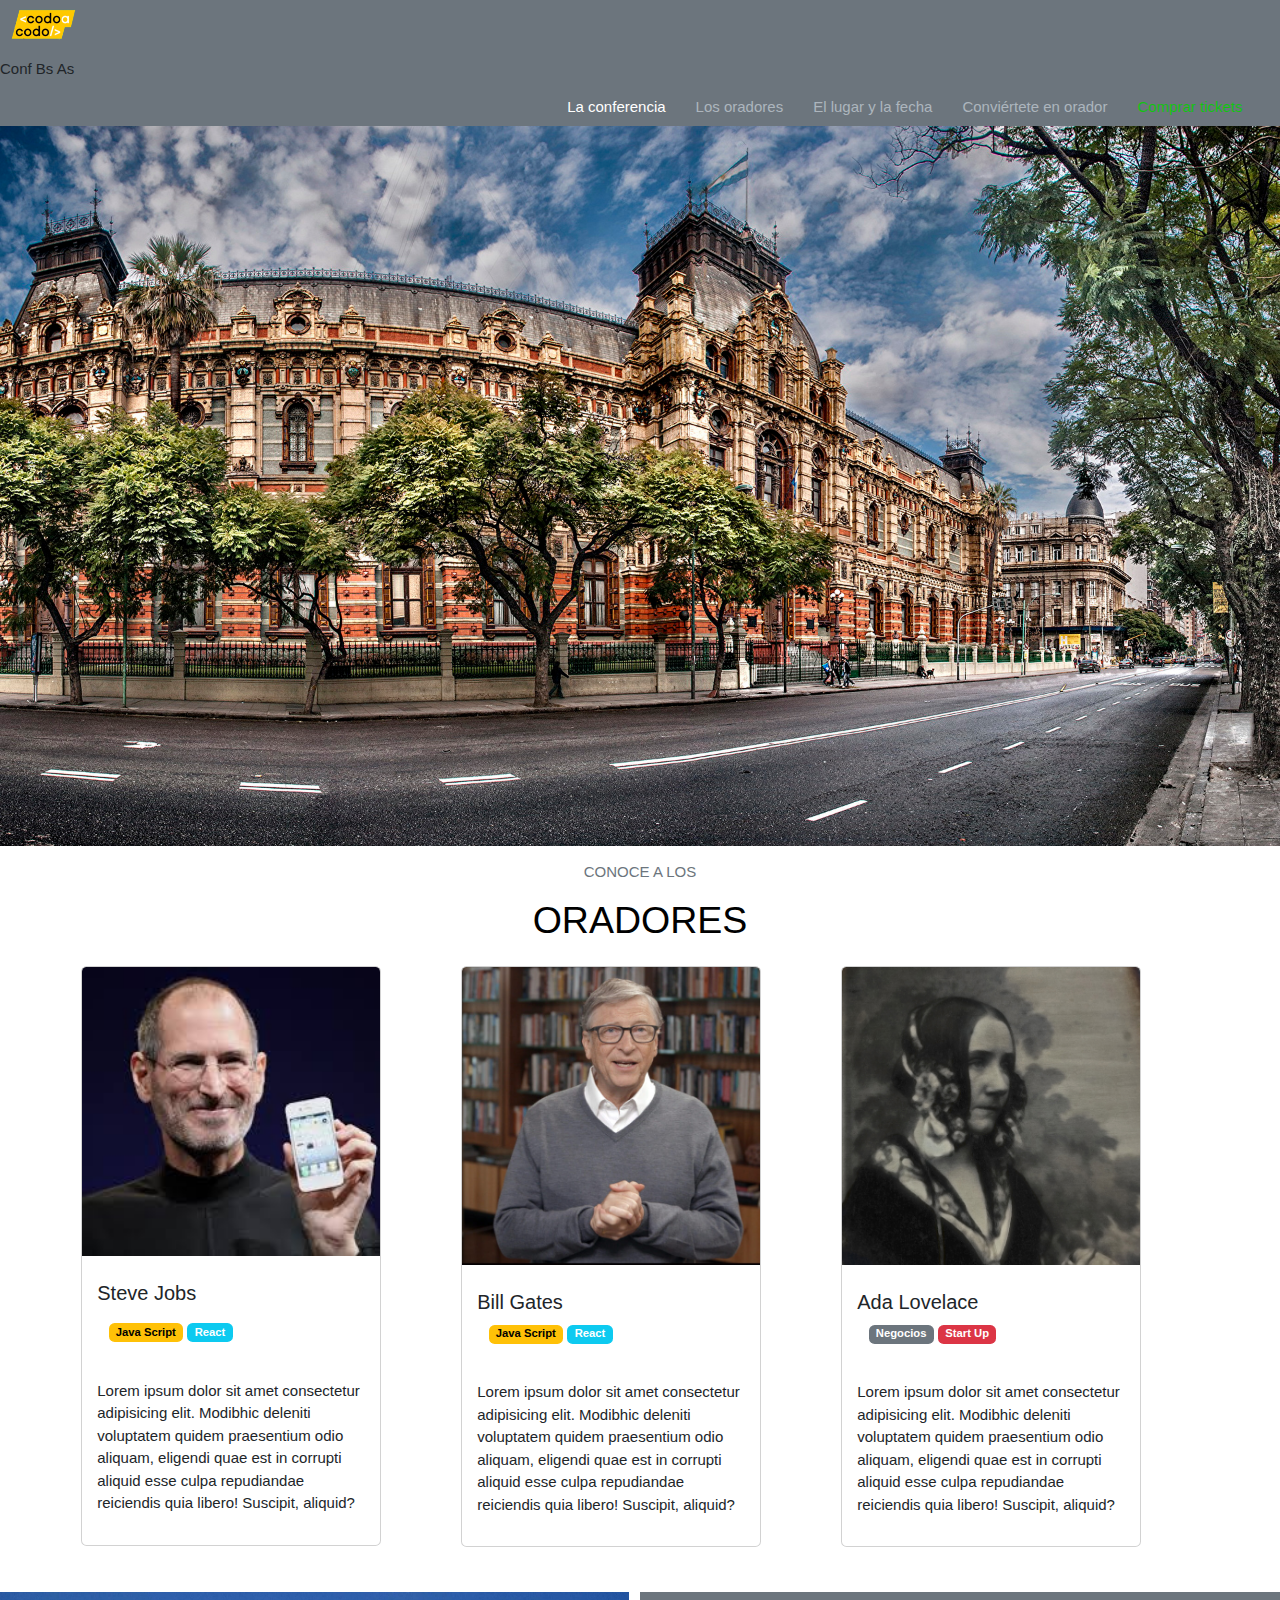
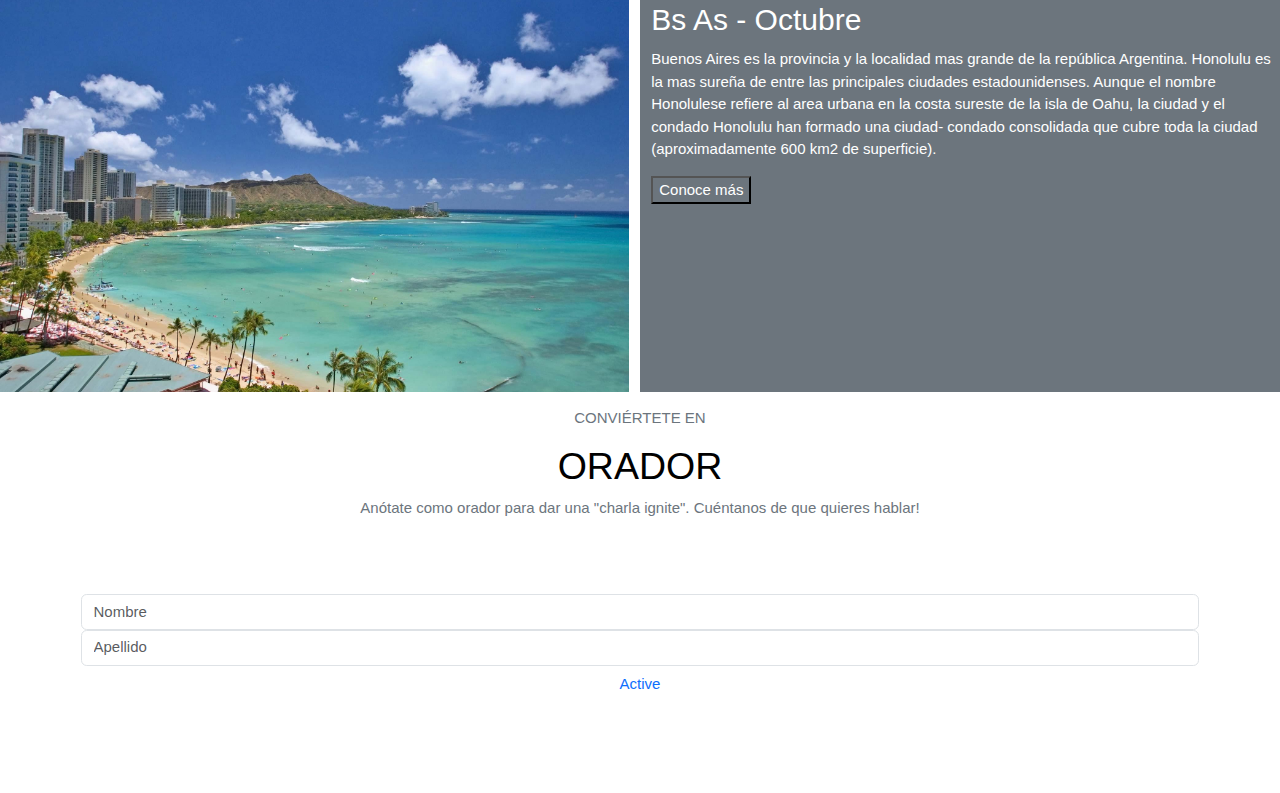
==== index.html @ 2d08cf95 "un botón :conocé más" ====
<!DOCTYPE html>
<html lang="es">
<head>
    <meta charset="UTF-8">
    <meta http-equiv="X-UA-Compatible" content="IE=edge">
    <meta name="viewport" content="width=device-width, initial-scale=1.0">
    <link href="https://cdn.jsdelivr.net/npm/bootstrap@5.1.3/dist/css/bootstrap.min.css" rel="stylesheet">
    <link href="estilo.css" rel="stylesheet">
    <link rel="stylesheet" href="https://www.w3schools.com/w3css/4/w3.css">
<link rel="stylesheet" href="https://www.w3schools.com/lib/w3-colors-2018.css">
    <script src="https://cdn.jsdelivr.net/npm/bootstrap@5.1.3/dist/js/bootstrap.bundle.min.js"></script>
    <title>TP Integrador</title>
</head>
<body>
  </head>
                
                  <div>
                   <div class="row">

                     <div class="container-fluid row bg-secondary">
                              <div class=" ">
                                <img class="img-fluid" src="img/codoacodo.png" width="7%" alt="Responsive image">
                              </div>   
                                    <div>
                                      <h1 class="fs-6">Conf Bs As</h1>
                                    </div>
                                  <div>
                                     <ul class="nav justify-content-end">
                                      <li class="nav-item"><a href="#" class="nav-link active" aria-current="page" style="color:#fff">La conferencia</a></li>
                                      <li class="nav-item"><a href="#" class="nav-link" style="color:  #adb5bd">Los oradores</a></li>
                                      <li class="nav-item"><a href="#" class="nav-link" style="color:  #adb5bd">El lugar y la fecha</a></li>
                                      <li class="nav-item"><a href="#" class="nav-link" style="color:  #adb5bd" >Conviértete en orador</a></li>
                                      <li class="nav-item"><a href="#" class="nav-link" style="color: rgb(19, 194, 19)"">Comprar tickets</a></li>
                                     </ul>
                                  </div> 
                                </div>
                              </div>
                     </div>
                         

               <div class="row">
                     <img src="img/ba1.jpg" class="img-fluid"  alt="Responsive image">
                       <div class="container mt-3">
                          <div class="row text-secondary text-center">
                           <p class="fs-6">CONOCE A LOS</p>
                           <p class="h1 text-black">ORADORES</p>
                          </div>
                       </div>
             </div>
        
     <div class="container mt-3">
           <div class="row">              
                    <div class="col-sm-4"> 
                     <div class="card" style="width:300px">
                        <img class="card-img-top" src="img/steve.jpg" class="img-fluid" alt="Responsive image">
                        <div class="card-body">
                          <h4 class="card-title">Steve Jobs</h4>
                          <div class="container mt-3"> 
                              <span class="badge bg-warning text-black">Java Script</span>
                              <span class="badge bg-info">React</span>
                          </div>
                          <p class="card-text"><p><br>Lorem ipsum dolor sit amet consectetur adipisicing elit. Modibhic deleniti voluptatem quidem praesentium odio aliquam, eligendi quae est in corrupti aliquid esse culpa repudiandae reiciendis quia libero! Suscipit, aliquid?</p>
                        </div>
                      </div>
                    </div>  
                
                      
                         <div class="col-sm-4">
                            <div class="card" style="width:300px">
                                <img class="card-img-top" src="img/bill.jpg" class="img-fluid" alt="Responsive image">
                                  <div class="card-body">
                                    <h4 class="card-title">Bill Gates</h4>
                                      <div class="container mt-2"> 
                                        <span class="badge bg-warning text-black">Java Script</span>
                                        <span class="badge bg-info">React</span>
                                      </div>
                                  <p class="card-text"><p><br>Lorem ipsum dolor sit amet consectetur adipisicing elit. Modibhic deleniti voluptatem quidem praesentium odio aliquam, eligendi quae est in corrupti aliquid esse culpa repudiandae reiciendis quia libero! Suscipit, aliquid?</p>
                                  </div>
                              </div>
                          </div>
                  
                  
            
                              <div class="col-sm-4"> 
                                     <div class=" card" style="width:300px">
                                       <img class="card-img-top" src="img/ada.jpeg" class="img-fluid" alt="Responsive image">
                                         <div class="card-body">
                                           <h4 class="card-title">Ada Lovelace</h4>
                                             <div class="container mt-2">                          
                                               <span class="badge bg-secondary">Negocios</span>
                                               <span class="badge bg-danger">Start Up</span> 
                                             </div>                         
                                                <p class="card-text"><p><br>Lorem ipsum dolor sit amet consectetur adipisicing elit. Modibhic deleniti voluptatem quidem praesentium odio aliquam, eligendi quae est in corrupti aliquid esse culpa repudiandae reiciendis quia libero! Suscipit, aliquid?</p>
                                         </div>
                                      </div>   
                              </div>

           </div>                         
    </div>    




          <div class="row justify-content-start py-5">
                <div class="col-6">
                 <img src="img/honolulu.jpg" class="card-img-top" alt="Honolulu">
                </div>
            <div class="col-6 bg-secondary text-white">
             <h2>Bs As - Octubre</h2>
               <p>Buenos Aires es la provincia y la localidad mas grande de la república Argentina. Honolulu es la mas
                  sureña de entre las principales ciudades estadounidenses. Aunque el nombre Honolulese refiere al area
                  urbana en la costa sureste de la isla de Oahu, la ciudad y el condado Honolulu han formado una ciudad-
                  condado consolidada que cubre toda la ciudad (aproximadamente 600 km2 de superficie).</p>
            

                <div>
                  <div class="col  text-align: center ">
                    <a href="#" class="link-dark">
                        <button  type="button" class=" border: 2px solid bg-secondary btn-sm text-white" >Conoce más</button>
                  </a>
                  </div>  
              </div>
            </div>







                 <div class="container mt-3">
                  <div class="row text-secondary text-center">
                     <p class="fs-6">CONVIÉRTETE EN</p>
                     <p class="h1 text-black">ORADOR</p>
                     <p>Anótate como orador para dar una "charla ignite". Cuéntanos de que quieres hablar!</p>
                    </div>
                  </div>
         
                 </div>



        <div class="container mt-3">
          <form>
           <div class="row row-cols-lg-3 justify-content-center"></div>
              <div class="col">
                <input type="text" class="form-control" placeholder="Nombre" name="nombre">
              </div>
              <div class="col">
                <input type="text" class="form-control" placeholder="Apellido" name="Apellido">
              </div>

            </div>
          </form>
        </div>
          
        

        <ul class="nav justify-content-center">
          <li class="nav-item"><a class="nav-link active" aria-current="page" href="#">Active</a></li>
         
        </ul>




       
        <div class="container-fluid ">
          
            <div class="w3-2018-sailor-blue">
            <ul class="nav pb-3 mb-3 justify-content-center">
              <li class="nav-item"><a href="#" class="nav-link px-2 text-white">Preguntas<br>frecuentes</a></li>
              <li class="nav-item"><a href="#" class="nav-link px-2 text-white">Contáctanos</a></li>
              <li class="nav-item"><a href="#" class="nav-link px-2 text-white">Prensa</a></li>
              <li class="nav-item"><a href="#" class="nav-link px-2 text-white">Conferencias</a></li>
              <li class="nav-item"><a href="#" class="nav-link px-2 text-white">Terminos y<br>condiciones</a></li>
              <li class="nav-item"><a href="#" class="nav-link px-2 text-white">Privacidad</a></li>
              <li class="nav-item"><a href="#" class="nav-link px-2 text-white">Estudiantes</a></li>
            </ul>
          </div>
          
        </div>
      

      </div>
</body>
</html>
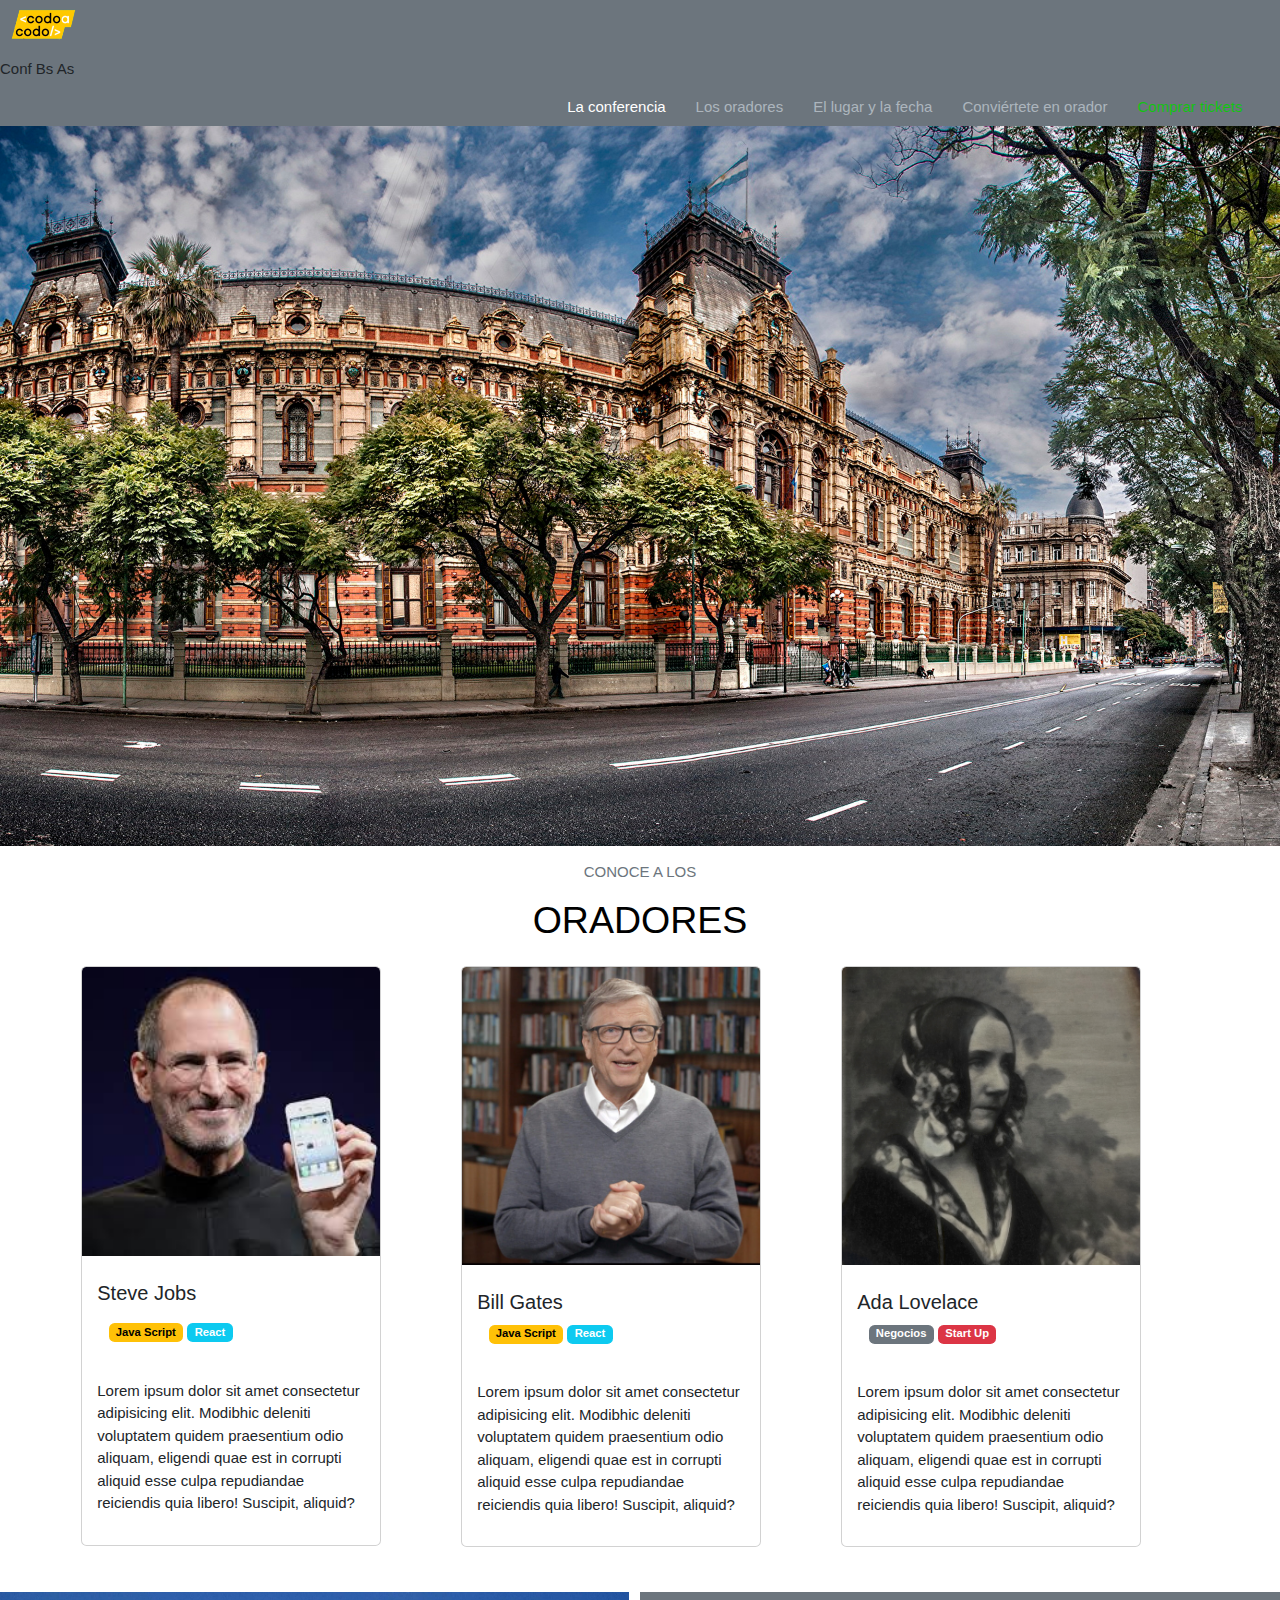
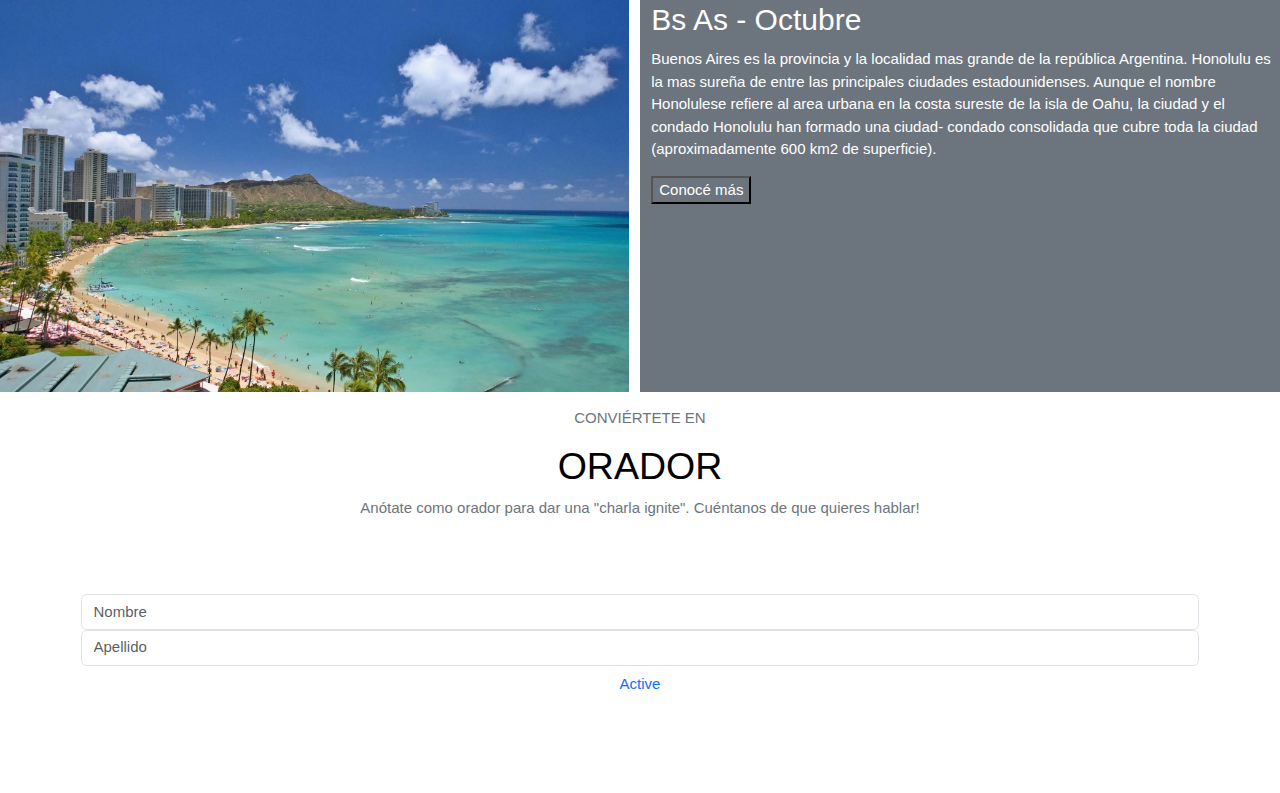
==== commit 3b44a12f: "un botón :conocé más" ====
--- a/index.html
+++ b/index.html
@@ -116,7 +116,7 @@
                 <div>
                   <div class="col  text-align: center ">
                     <a href="#" class="link-dark">
-                        <button  type="button" class=" border: 2px solid bg-secondary btn-sm text-white" >Conoce más</button>
+                        <button  type="button" class=" border: 2px solid bg-secondary btn-sm text-white" >Conocé más</button>
                   </a>
                   </div>  
               </div>
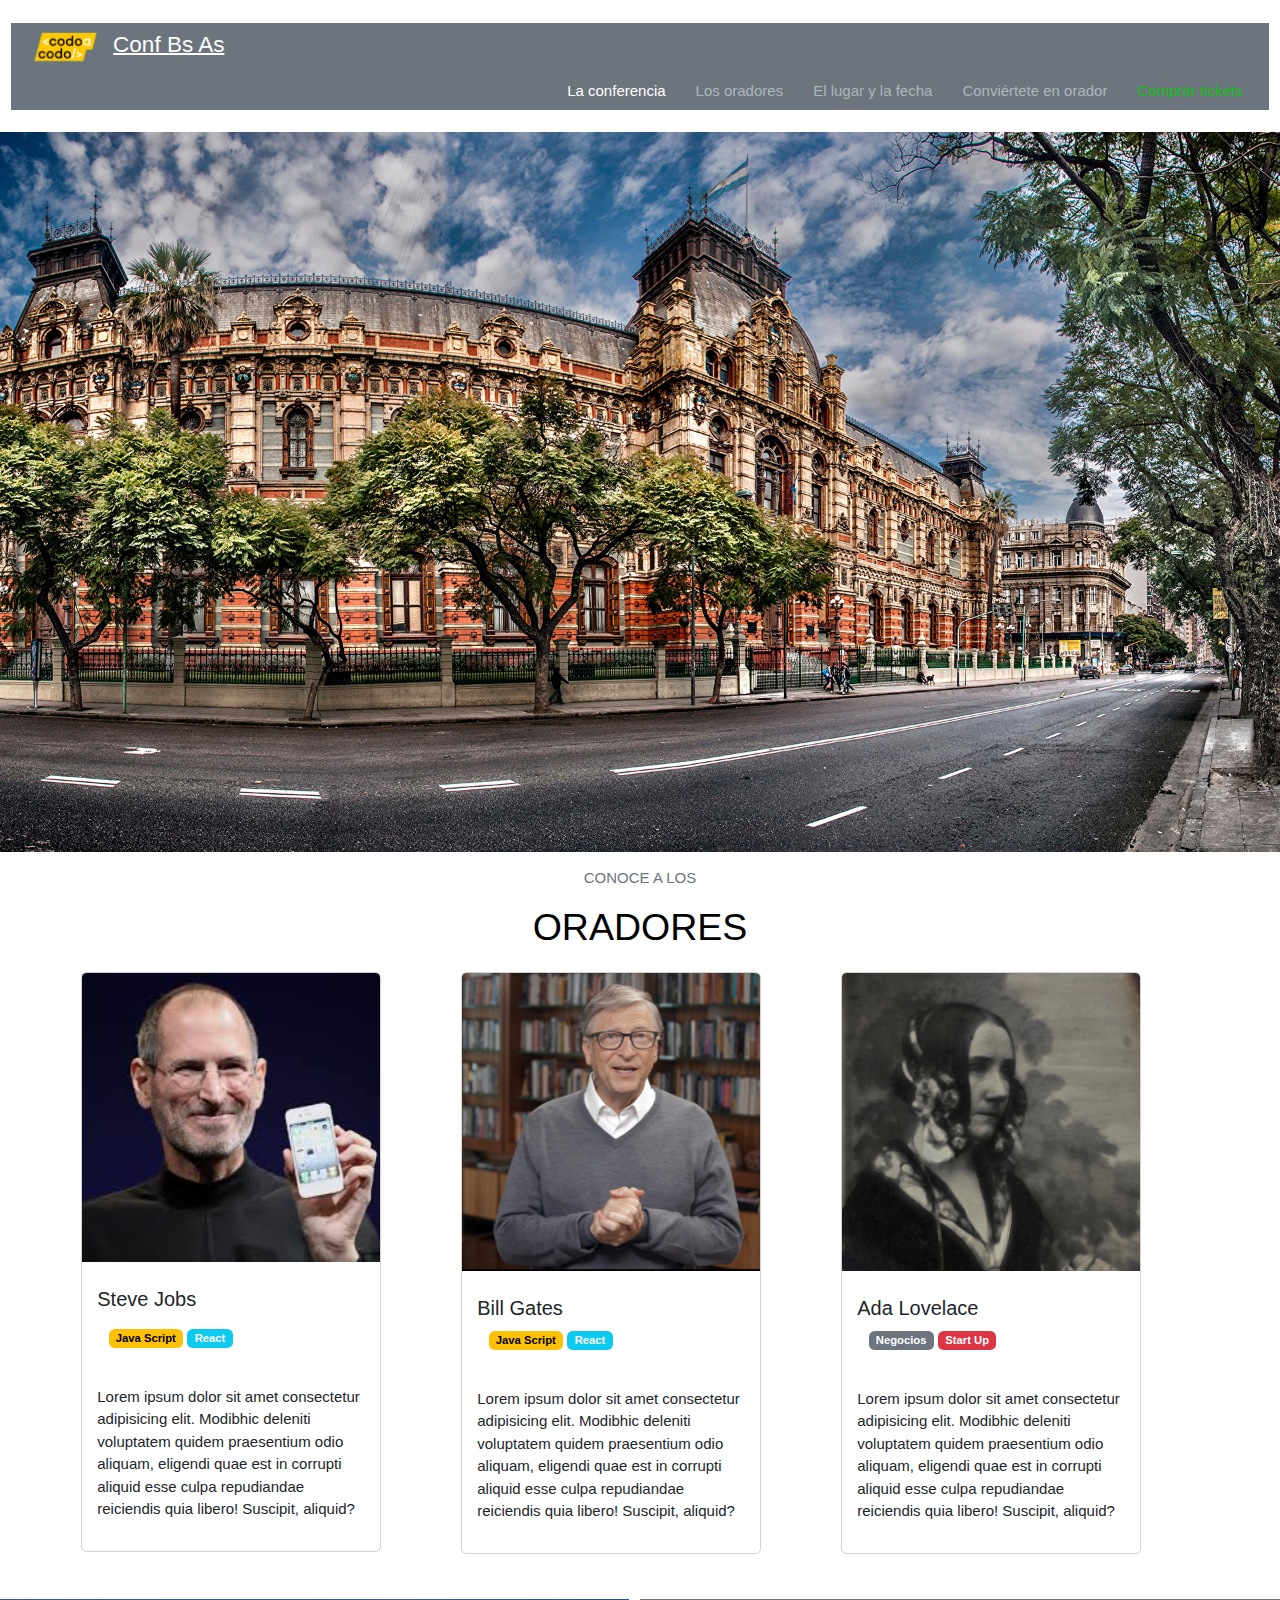
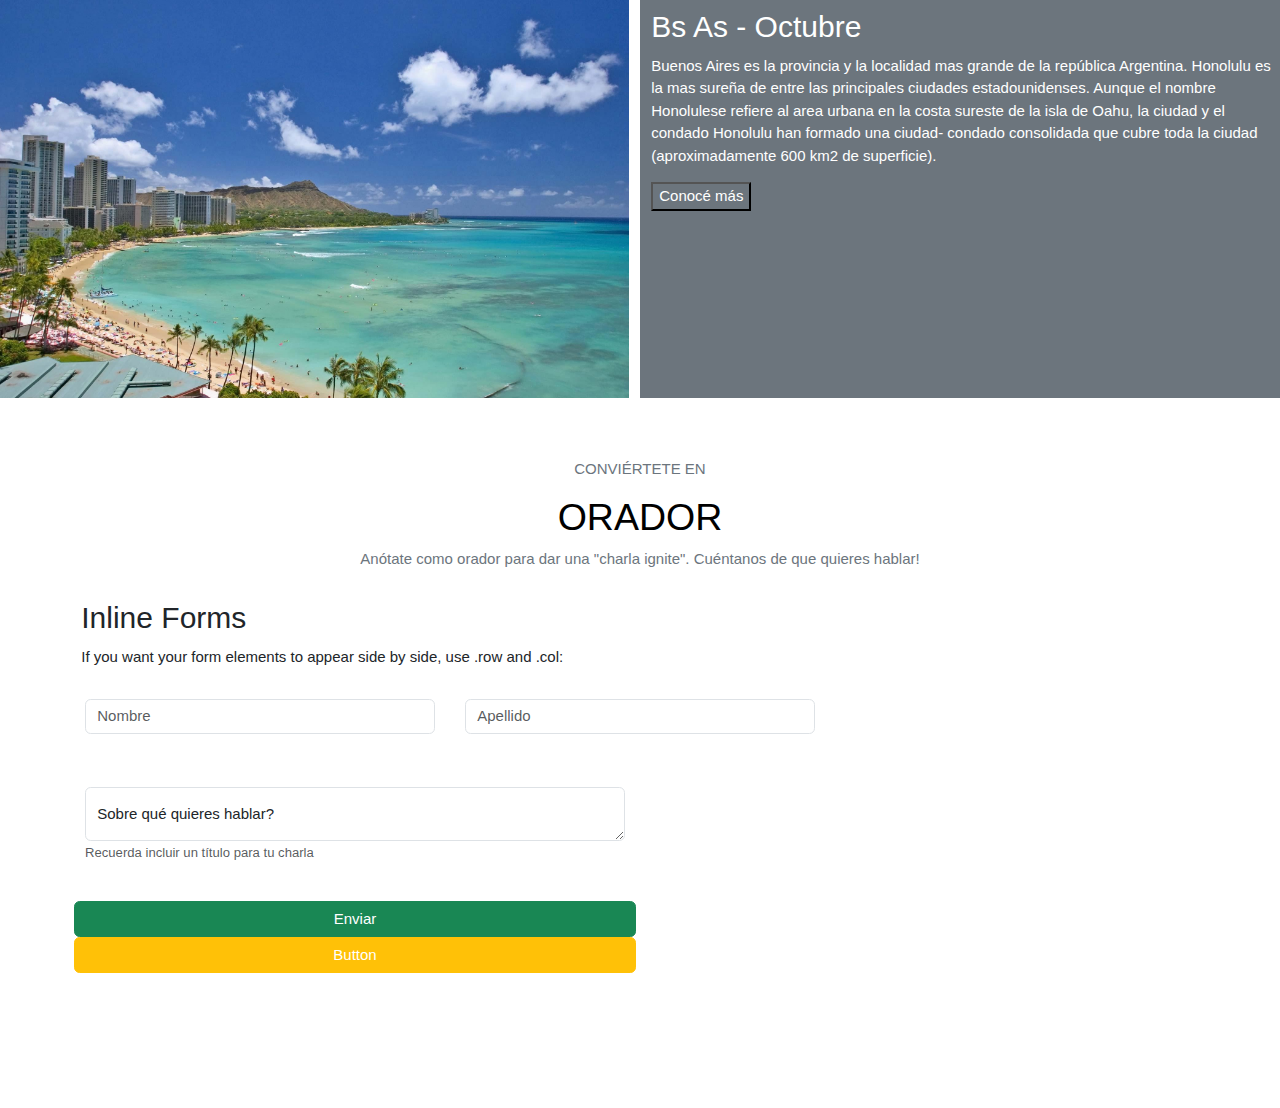
==== commit 5d7e07a0: "encabezado,final, responsive..." ====
--- a/index.html
+++ b/index.html
@@ -5,38 +5,39 @@
     <meta http-equiv="X-UA-Compatible" content="IE=edge">
     <meta name="viewport" content="width=device-width, initial-scale=1.0">
     <link href="https://cdn.jsdelivr.net/npm/bootstrap@5.1.3/dist/css/bootstrap.min.css" rel="stylesheet">
+    <script src="https://cdn.jsdelivr.net/npm/bootstrap@5.1.3/dist/js/bootstrap.bundle.min.js"></script>
+    <link rel="stylesheet" href="https://www.w3schools.com/w3css/4/w3.css">
+    <link rel="stylesheet" href="https://www.w3schools.com/lib/w3-colors-2018.css">
     <link href="estilo.css" rel="stylesheet">
-    <link rel="stylesheet" href="https://www.w3schools.com/w3css/4/w3.css">
-<link rel="stylesheet" href="https://www.w3schools.com/lib/w3-colors-2018.css">
-    <script src="https://cdn.jsdelivr.net/npm/bootstrap@5.1.3/dist/js/bootstrap.bundle.min.js"></script>
+    
     <title>TP Integrador</title>
 </head>
 <body>
   </head>
                 
-                  <div>
-                   <div class="row">
+                  
+                   <div class="row p-4">
+                     <div class="container bg-secondary">
 
-                     <div class="container-fluid row bg-secondary">
                               <div class=" ">
                                 <img class="img-fluid" src="img/codoacodo.png" width="7%" alt="Responsive image">
+                                <a class="fs-4 text-white">Conf Bs As</a>
                               </div>   
-                                    <div>
-                                      <h1 class="fs-6">Conf Bs As</h1>
-                                    </div>
                                   <div>
                                      <ul class="nav justify-content-end">
                                       <li class="nav-item"><a href="#" class="nav-link active" aria-current="page" style="color:#fff">La conferencia</a></li>
                                       <li class="nav-item"><a href="#" class="nav-link" style="color:  #adb5bd">Los oradores</a></li>
+
                                       <li class="nav-item"><a href="#" class="nav-link" style="color:  #adb5bd">El lugar y la fecha</a></li>
                                       <li class="nav-item"><a href="#" class="nav-link" style="color:  #adb5bd" >Conviértete en orador</a></li>
                                       <li class="nav-item"><a href="#" class="nav-link" style="color: rgb(19, 194, 19)"">Comprar tickets</a></li>
                                      </ul>
                                   </div> 
                                 </div>
-                              </div>
                      </div>
+                     
                          
+
 
                <div class="row">
                      <img src="img/ba1.jpg" class="img-fluid"  alt="Responsive image">
@@ -63,8 +64,6 @@
                         </div>
                       </div>
                     </div>  
-                
-                      
                          <div class="col-sm-4">
                             <div class="card" style="width:300px">
                                 <img class="card-img-top" src="img/bill.jpg" class="img-fluid" alt="Responsive image">
@@ -77,11 +76,8 @@
                                   <p class="card-text"><p><br>Lorem ipsum dolor sit amet consectetur adipisicing elit. Modibhic deleniti voluptatem quidem praesentium odio aliquam, eligendi quae est in corrupti aliquid esse culpa repudiandae reiciendis quia libero! Suscipit, aliquid?</p>
                                   </div>
                               </div>
-                          </div>
-                  
-                  
-            
-                              <div class="col-sm-4"> 
+                          </div>   
+                               <div class="col-sm-4"> 
                                      <div class=" card" style="width:300px">
                                        <img class="card-img-top" src="img/ada.jpeg" class="img-fluid" alt="Responsive image">
                                          <div class="card-body">
@@ -94,16 +90,11 @@
                                          </div>
                                       </div>   
                               </div>
-
            </div>                         
     </div>    
-
-
-
-
           <div class="row justify-content-start py-5">
                 <div class="col-6">
-                 <img src="img/honolulu.jpg" class="card-img-top" alt="Honolulu">
+                 <img src="img/honolulu.jpg" class="img-fluid" alt="Responsive image">
                 </div>
             <div class="col-6 bg-secondary text-white">
              <h2>Bs As - Octubre</h2>
@@ -121,13 +112,7 @@
                   </div>  
               </div>
             </div>
-
-
-
-
-
-
-
+          </div>
                  <div class="container mt-3">
                   <div class="row text-secondary text-center">
                      <p class="fs-6">CONVIÉRTETE EN</p>
@@ -140,35 +125,46 @@
 
 
 
-        <div class="container mt-3">
-          <form>
-           <div class="row row-cols-lg-3 justify-content-center"></div>
-              <div class="col">
-                <input type="text" class="form-control" placeholder="Nombre" name="nombre">
-              </div>
-              <div class="col">
-                <input type="text" class="form-control" placeholder="Apellido" name="Apellido">
-              </div>
-
-            </div>
-          </form>
-        </div>
-          
         
 
-        <ul class="nav justify-content-center">
-          <li class="nav-item"><a class="nav-link active" aria-current="page" href="#">Active</a></li>
-         
-        </ul>
+            <div class="container mt-3">
+                <h2>Inline Forms</h2>
+                <p>If you want your form elements to appear side by side, use .row and .col:</p>
+                     <form>
+                   <!--   <div class="m-4 position -relative ">
 
-
-
-
-       
-        <div class="container-fluid ">
-          
-            <div class="w3-2018-sailor-blue">
-            <ul class="nav pb-3 mb-3 justify-content-center">
+                        <div class=" position absolute top-25 start-50"> -->
+                          <div class="row row  ">
+                                  <div class="form-group col-sm-4 p-3">
+                                    <input type="text" class="form-control" placeholder="Nombre" name="nombre">
+                                   </div>
+                                  <div class="col-sm-4 p-3">
+                                     <input type="password" class="form-control" placeholder="Apellido" name="pswd">
+                                   </div>  
+                                     
+                              <form action="/action_page.php">
+                                <div class="col-sm-6 p-3"><!-- agreeguea-->
+                                    <div class="form-floating mb-4 mt-4">
+                                      <textarea class="form-control" rows="5"  name="text" placeholder="Comment goes here"></textarea>
+                                      <label for="comment">Sobre qué quieres hablar?</label>
+                                      <small id="ayudaEmail" class="form-text text-muted">Recuerda incluir un título para tu charla</small>
+                                    </div>
+                                <div class="d-grid gap-2">
+                                  <div class="row py-3">
+                                  <button type="button" class="btn btn-success">Enviar</button>
+                                  <button class="btn btn-warning  text-white" type="button">Button</button>
+                                </div>
+                              </div> 
+                              </form>
+                          </div> 
+                        </div>
+                       </div>
+                     </form>
+             </div>
+      <div class="row p-4 ">
+         <div class="container w3-2018-sailor-blue">
+            <!-- <div class="w3-2018-sailor-blue">-->
+            <ul class="nav justify-content-between">
               <li class="nav-item"><a href="#" class="nav-link px-2 text-white">Preguntas<br>frecuentes</a></li>
               <li class="nav-item"><a href="#" class="nav-link px-2 text-white">Contáctanos</a></li>
               <li class="nav-item"><a href="#" class="nav-link px-2 text-white">Prensa</a></li>
@@ -177,11 +173,10 @@
               <li class="nav-item"><a href="#" class="nav-link px-2 text-white">Privacidad</a></li>
               <li class="nav-item"><a href="#" class="nav-link px-2 text-white">Estudiantes</a></li>
             </ul>
-          </div>
-          
+          </div>  
         </div>
+       
+
       
-
-      </div>
 </body>
 </html>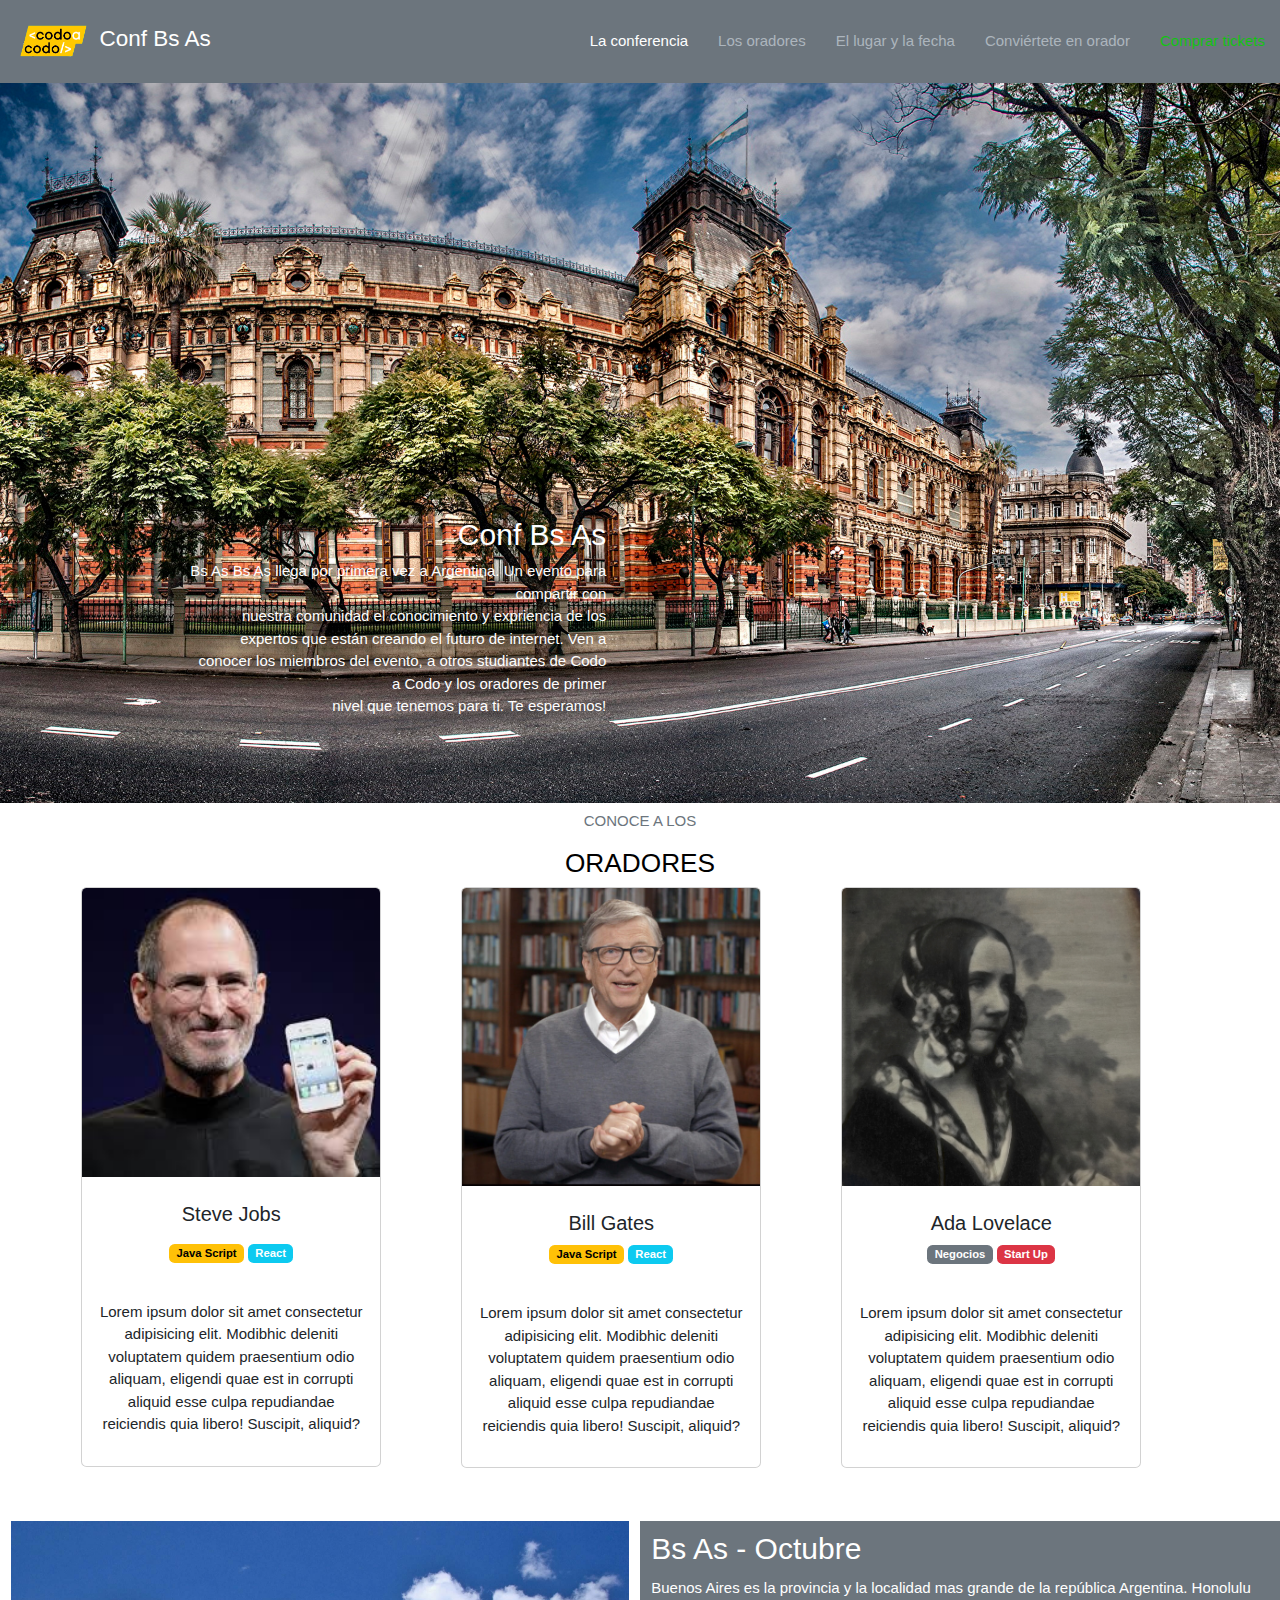
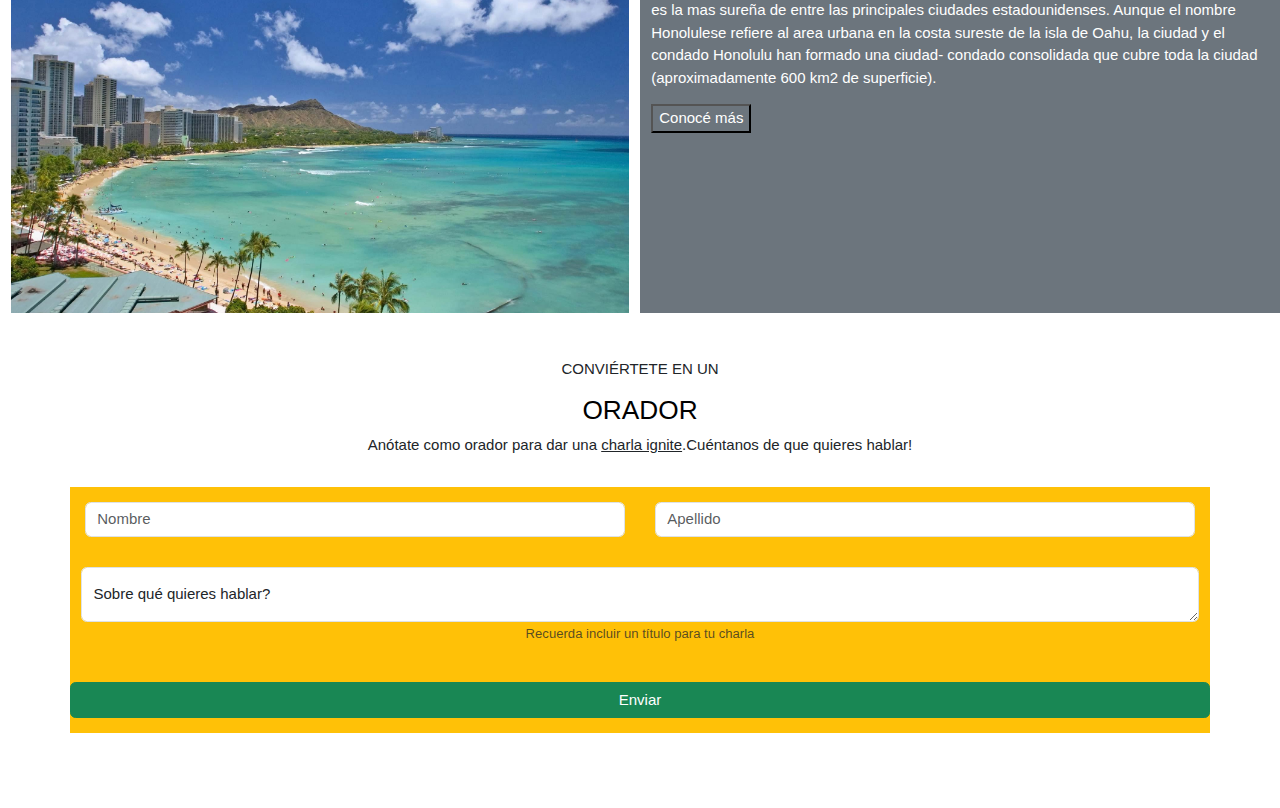
==== commit fba7d25b: "emprolijé épie de pag, debo volver sobre imagenBA, nom pude resolver el ultim formulario" ====
--- a/index.html
+++ b/index.html
@@ -16,40 +16,72 @@
   </head>
                 
                   
-                   <div class="row p-4">
-                     <div class="container bg-secondary">
-
-                              <div class=" ">
-                                <img class="img-fluid" src="img/codoacodo.png" width="7%" alt="Responsive image">
-                                <a class="fs-4 text-white">Conf Bs As</a>
-                              </div>   
-                                  <div>
-                                     <ul class="nav justify-content-end">
-                                      <li class="nav-item"><a href="#" class="nav-link active" aria-current="page" style="color:#fff">La conferencia</a></li>
-                                      <li class="nav-item"><a href="#" class="nav-link" style="color:  #adb5bd">Los oradores</a></li>
-
-                                      <li class="nav-item"><a href="#" class="nav-link" style="color:  #adb5bd">El lugar y la fecha</a></li>
-                                      <li class="nav-item"><a href="#" class="nav-link" style="color:  #adb5bd" >Conviértete en orador</a></li>
-                                      <li class="nav-item"><a href="#" class="nav-link" style="color: rgb(19, 194, 19)"">Comprar tickets</a></li>
-                                     </ul>
-                                  </div> 
-                                </div>
-                     </div>
-                     
-                         
-
-
-               <div class="row">
-                     <img src="img/ba1.jpg" class="img-fluid"  alt="Responsive image">
-                       <div class="container mt-3">
+                   <div class=" row">
+                            <nav class="navbar navbar-expand-sm navbar-dark bg-secondary"> 
+                               <div class="container-fluid ">                                 
+                                           <div class="nav d-inline-flex p-2 text-white" > 
+                                             <img class="img-fluid" src="img/codoacodo.png" width="20%" alt="Responsive image">
+                                             <h6 class=" fs-4 text-white ">Conf Bs As</h6>
+                                        <!--<p class=" fs-4 text-white">Conf Bsllll As</P> -->
+                                            </div>
+                                          <ul class="nav justify-content-end">
+                                            <li class="nav-item"><a href="#" class="nav-link active" aria-current="page" style="color:#fff">La conferencia</a></li>
+                                            <li class="nav-item"><a href="#" class="nav-link" style="color:  #adb5bd">Los oradores</a></li>
+                                            <li class="nav-item"><a href="#" class="nav-link" style="color:  #adb5bd">El lugar y la fecha</a></li>
+                                            <li class="nav-item"><a href="#" class="nav-link" style="color:  #adb5bd" >Conviértete en orador</a></li>
+                                            <li class="nav-item"><a href="#" class="nav-link" style="color: rgb(19, 194, 19)">Comprar tickets</a></li> 
+                                          </ul>
+                                </div> 
+                              </nav>
+                    </div>
+                 
+                     <style>
+                          .container {
+                          position: relative;
+                          text-align: center;
+                          }
+                         .text-block {
+                            position: absolute;
+                            bottom: 70px;
+                            right: -200px;
+                            background-color:white black;
+                            color: white;
+                            padding-left: 200px;
+                            padding-right: 50px;
+                          }
+                       </style>
+                 <div class="row">
+                      
+                      <div class="container">
+                        <img src="img/ba1.jpg" class="img-fluid"  alt="Responsive image">
+                        <div class="text-block text-end">
+                          <div class=" col-sm-8 col-md-4">
+                          <p  class="h2 text-align :right">Conf Bs As</p>                         
+                          <!-- vuelvo luego --> 
+                          
+                          <p class="parrafoUnico">Bs As Bs As llega por primera vez a Argentina. Un evento para compartir con<br>
+                              nuestra comunidad el conocimiento y expriencia de los expertos que
+                              están creando el futuro de internet. Ven a conocer los miembros del
+                              evento, a otros studiantes de Codo a Codo y los oradores de primer<br>
+                              nivel que tenemos para ti. Te esperamos!
+                            </p>
+                         <!--  -->
+
+                        </div>
+                      </div>
+                    </div>                    
+                 </div>
+               
+
+                       <div class="container mt-2">
                           <div class="row text-secondary text-center">
-                           <p class="fs-6">CONOCE A LOS</p>
-                           <p class="h1 text-black">ORADORES</p>
+                           <p class="fs-6 ">CONOCE A LOS</p>
+                           <p class="h3 text-black">ORADORES</p>
                           </div>
                        </div>
-             </div>
+             
         
-     <div class="container mt-3">
+     <div class="container fluid">
            <div class="row">              
                     <div class="col-sm-4"> 
                      <div class="card" style="width:300px">
@@ -92,11 +124,12 @@
                               </div>
            </div>                         
     </div>    
-          <div class="row justify-content-start py-5">
-                <div class="col-6">
+         <div class="container-fluid">
+           <div class="row justify-content-start py-5">
+                <div class="col-6 mt-2">
                  <img src="img/honolulu.jpg" class="img-fluid" alt="Responsive image">
                 </div>
-            <div class="col-6 bg-secondary text-white">
+            <div class="col-6  mt-2 bg-secondary text-white">
              <h2>Bs As - Octubre</h2>
                <p>Buenos Aires es la provincia y la localidad mas grande de la república Argentina. Honolulu es la mas
                   sureña de entre las principales ciudades estadounidenses. Aunque el nombre Honolulese refiere al area
@@ -112,59 +145,86 @@
                   </div>  
               </div>
             </div>
-          </div>
-                 <div class="container mt-3">
-                  <div class="row text-secondary text-center">
-                     <p class="fs-6">CONVIÉRTETE EN</p>
+           </div>
+         </div>
+                <div class="container fluid ">
+                   <div class="row "> 
+                      <p class="fs-6">CONVIÉRTETE EN UN</p> 
+                      <p class="h3 text-black">ORADOR</p>
+                      <p>Anótate como orador para dar una <span><u id="puntitos">charla ignite</u></span>.Cuéntanos de que quieres hablar!</p>
+        
+                   <!--   <p class="fs-6" id="form ">CONVIÉRTETE EN</p>
                      <p class="h1 text-black">ORADOR</p>
-                     <p>Anótate como orador para dar una "charla ignite". Cuéntanos de que quieres hablar!</p>
-                    </div>
-                  </div>
-         
-                 </div>
-
-
-
-        
-
-            <div class="container mt-3">
-                <h2>Inline Forms</h2>
-                <p>If you want your form elements to appear side by side, use .row and .col:</p>
+                     <p>Anótate como orador para dar una "charla ignite". Cuéntanos de que quieres hablar!</p>-->
+                    </div>        
+                 </div> 
+                       
+
+            
+            
+             <div class="container mt-3">
+         <!--       <h2>Inline Forms</h2>-->
+                <div class="row bg-warning ">
                      <form>
-                   <!--   <div class="m-4 position -relative ">
-
-                        <div class=" position absolute top-25 start-50"> -->
-                          <div class="row row  ">
-                                  <div class="form-group col-sm-4 p-3">
+                   <!--   <div class="m-4 position -relative " <!-->
+
+ <!-- <div class="row g-3">
+  <div class="col">
+    <input type="text" class="form-control" placeholder="Nombr" aria-label="First name">
+  </div>
+  <div class="col">
+    <input type="text" class="form-control" placeholder="Apellid" aria-label="Last name">
+  </div>
+</div>  -->
+
+
+
+
+                       
+                          <div class="row ">
+                                  <div class="form-group col p-3 ">   
                                     <input type="text" class="form-control" placeholder="Nombre" name="nombre">
                                    </div>
-                                  <div class="col-sm-4 p-3">
+                                  <div class="col p-3">
                                      <input type="password" class="form-control" placeholder="Apellido" name="pswd">
-                                   </div>  
-                                     
-                              <form action="/action_page.php">
-                                <div class="col-sm-6 p-3"><!-- agreeguea-->
-                                    <div class="form-floating mb-4 mt-4">
-                                      <textarea class="form-control" rows="5"  name="text" placeholder="Comment goes here"></textarea>
+                                   </div> 
+                           </div>      
+                               
+                                   
+
+
+                    <!--     <form action="/action_page.php"> 
+
+
+                         <div class="form-floating mt-3">
+                            <textarea class="form-control" placeholder="Leave a comment here" id="floatingTextarea"></textarea>
+                            <label for="floatingTextarea">qué quieres hablar?</label>
+                             <small id="ayudaEmail" class="form-text text-muted">Recuerda incluir un título para tu charla</small>
+                          </div>
+                          -->
+                                    <div class="form-floating mb-4 mt-3">
+                                      <textarea class="form-control mt-1" rows="5"  name="text" placeholder="Comment goes here"></textarea>
                                       <label for="comment">Sobre qué quieres hablar?</label>
                                       <small id="ayudaEmail" class="form-text text-muted">Recuerda incluir un título para tu charla</small>
                                     </div>
+
+                    <!--    </form> -->
+                      </form>    
                                 <div class="d-grid gap-2">
-                                  <div class="row py-3">
-                                  <button type="button" class="btn btn-success">Enviar</button>
-                                  <button class="btn btn-warning  text-white" type="button">Button</button>
-                                </div>
+                                  <div class=" row py-3">
+                                  <button type="button"  class="btn btn-success text-white">Enviar</button>
+                                 </div>
                               </div> 
-                              </form>
-                          </div> 
-                        </div>
-                       </div>
-                     </form>
+                               
+                                            
+                    
+                    </div>
              </div>
-      <div class="row p-4 ">
-         <div class="container w3-2018-sailor-blue">
-            <!-- <div class="w3-2018-sailor-blue">-->
-            <ul class="nav justify-content-between">
+
+
+         <div class="row mt-3 ">
+           <div class="container -fluid ">
+            <ul class="nav justify-content-between  w3-2018-sailor-blue">
               <li class="nav-item"><a href="#" class="nav-link px-2 text-white">Preguntas<br>frecuentes</a></li>
               <li class="nav-item"><a href="#" class="nav-link px-2 text-white">Contáctanos</a></li>
               <li class="nav-item"><a href="#" class="nav-link px-2 text-white">Prensa</a></li>
@@ -174,7 +234,7 @@
               <li class="nav-item"><a href="#" class="nav-link px-2 text-white">Estudiantes</a></li>
             </ul>
           </div>  
-        </div>
+         </div>
        
 
       
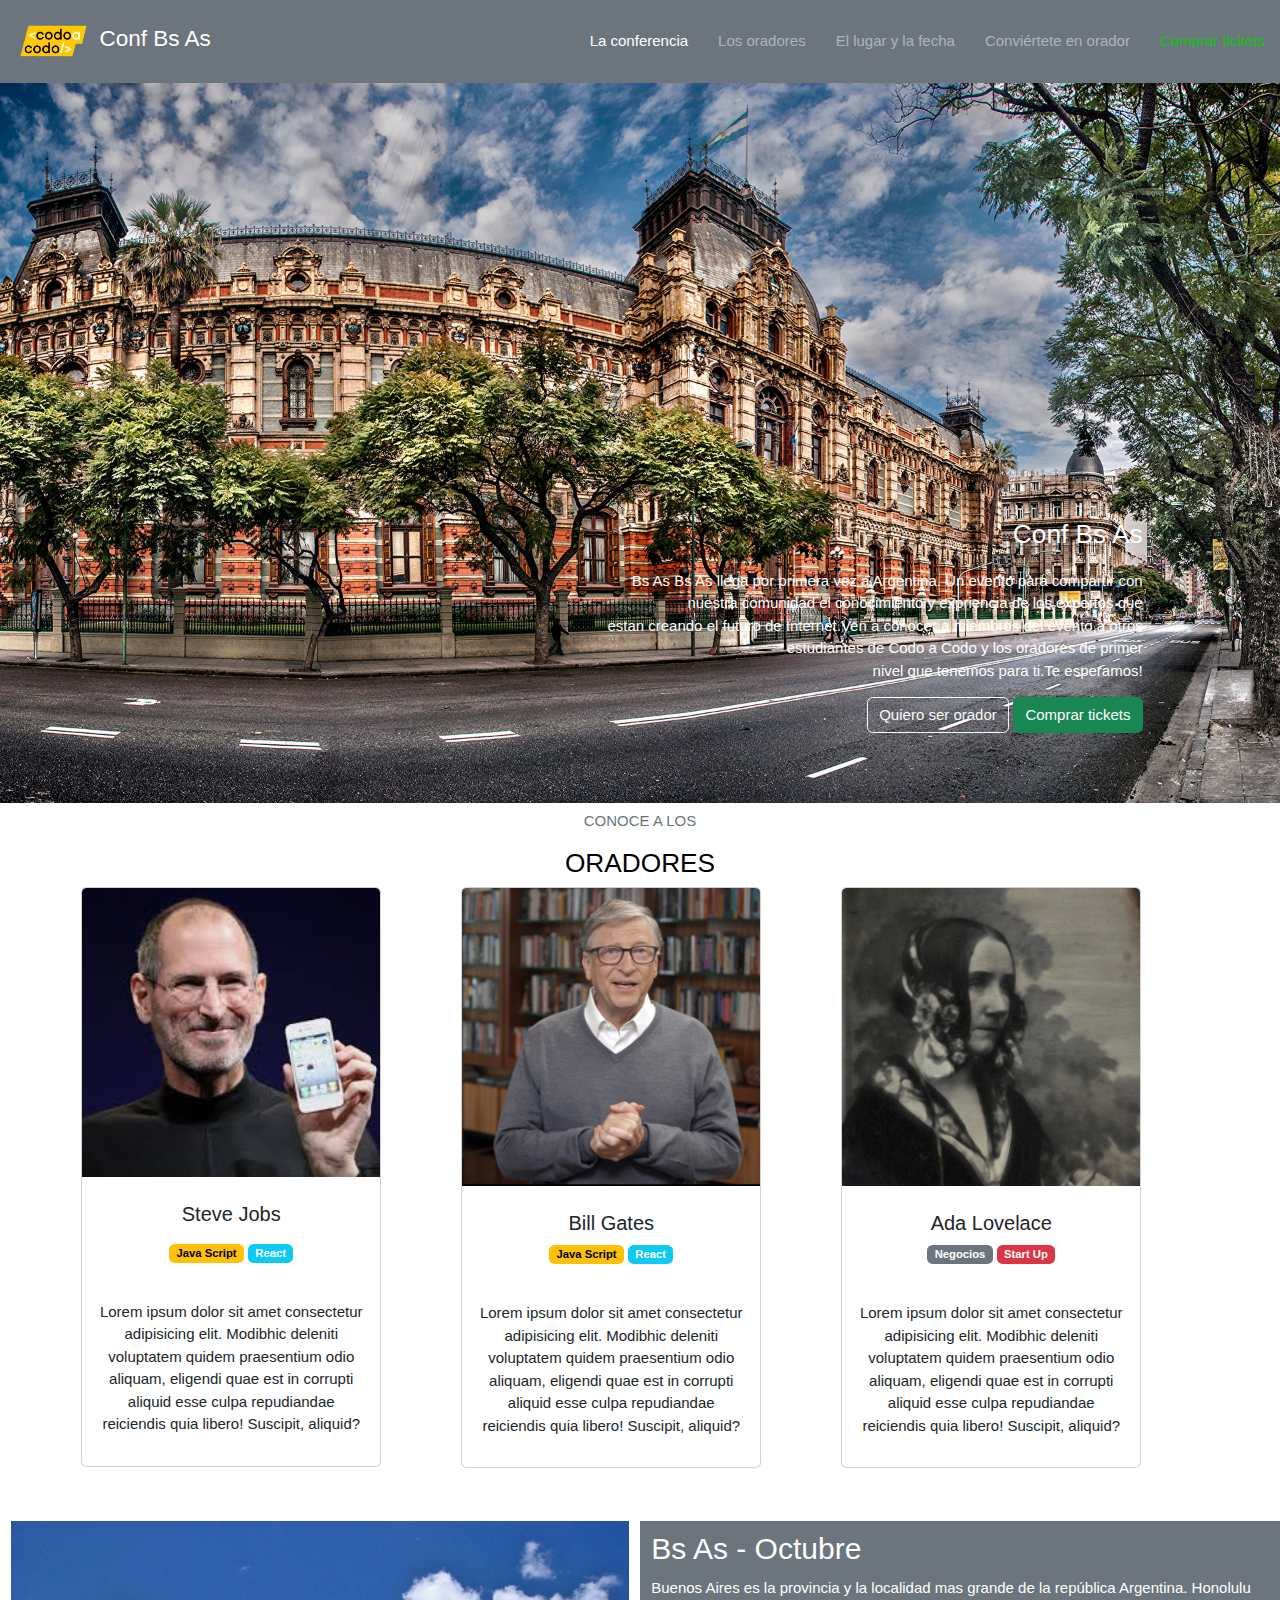
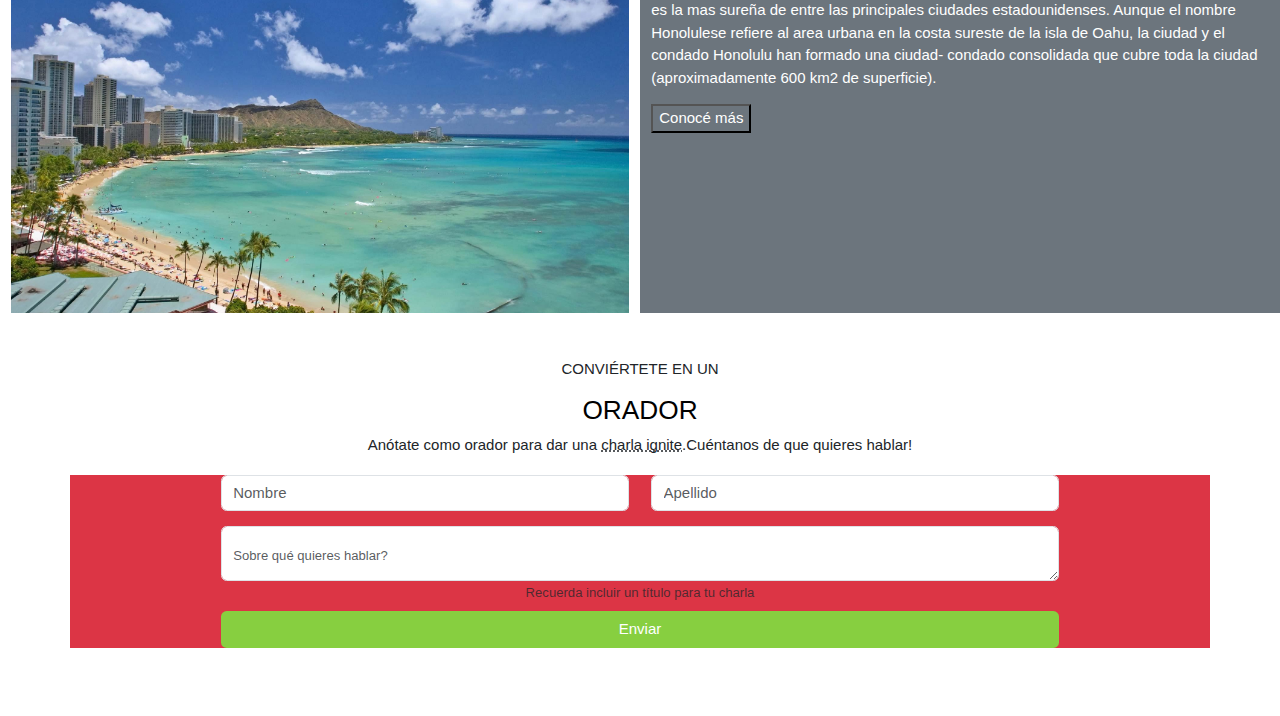
==== commit c7d5bf18: "salió subrayado de puntitos sin selector encontré abbr!! salió formulario!!falto poquito de Ba1" ====
--- a/index.html
+++ b/index.html
@@ -51,20 +51,21 @@
                           }
                        </style>
                  <div class="row">
-                      
                       <div class="container">
                         <img src="img/ba1.jpg" class="img-fluid"  alt="Responsive image">
-                        <div class="text-block text-end">
-                          <div class=" col-sm-8 col-md-4">
-                          <p  class="h2 text-align :right">Conf Bs As</p>                         
+                        <div class=" text-block text-end">
+                          <div class=" col-md-8">
+                          <p  class="fs-3 ">Conf Bs As</p>                         
                           <!-- vuelvo luego --> 
                           
-                          <p class="parrafoUnico">Bs As Bs As llega por primera vez a Argentina. Un evento para compartir con<br>
-                              nuestra comunidad el conocimiento y expriencia de los expertos que
-                              están creando el futuro de internet. Ven a conocer los miembros del
-                              evento, a otros studiantes de Codo a Codo y los oradores de primer<br>
-                              nivel que tenemos para ti. Te esperamos!
+                            <p>Bs As Bs As llega por primera vez a Argentina. Un evento para compartir con<br>
+                              nuestra comunidad el conocimiento y expriencia de los expertos que<br>
+                              estan creando el futuro de Internet.Ven a conocer a miembros del 
+                              evento,a otros estudiantes de Codo a Codo y los oradores de primer<br>
+                              nivel que tenemos para ti.Te esperamos!
                             </p>
+                            <button type="button" class="btn btn-outline-light">Quiero ser orador</button>
+                            <button type="button" class="btn btn-success">Comprar tickets</button>
                          <!--  -->
 
                         </div>
@@ -82,10 +83,10 @@
              
         
      <div class="container fluid">
-           <div class="row">              
+           <div class="row">           
                     <div class="col-sm-4"> 
                      <div class="card" style="width:300px">
-                        <img class="card-img-top" src="img/steve.jpg" class="img-fluid" alt="Responsive image">
+                        <img class="card-img-top" src="img/steve.jpg" class="img-fluid" alt=" ">
                         <div class="card-body">
                           <h4 class="card-title">Steve Jobs</h4>
                           <div class="container mt-3"> 
@@ -98,7 +99,7 @@
                     </div>  
                          <div class="col-sm-4">
                             <div class="card" style="width:300px">
-                                <img class="card-img-top" src="img/bill.jpg" class="img-fluid" alt="Responsive image">
+                                <img class="card-img-top" src="img/bill.jpg" class="img-fluid" alt=" ">
                                   <div class="card-body">
                                     <h4 class="card-title">Bill Gates</h4>
                                       <div class="container mt-2"> 
@@ -110,8 +111,8 @@
                               </div>
                           </div>   
                                <div class="col-sm-4"> 
-                                     <div class=" card" style="width:300px">
-                                       <img class="card-img-top" src="img/ada.jpeg" class="img-fluid" alt="Responsive image">
+                                     <div class="card" style="width:300px">
+                                       <img class="card-img-top" src="img/ada.jpeg" class="img-fluid" alt=" ">
                                          <div class="card-body">
                                            <h4 class="card-title">Ada Lovelace</h4>
                                              <div class="container mt-2">                          
@@ -135,7 +136,7 @@
                   sureña de entre las principales ciudades estadounidenses. Aunque el nombre Honolulese refiere al area
                   urbana en la costa sureste de la isla de Oahu, la ciudad y el condado Honolulu han formado una ciudad-
                   condado consolidada que cubre toda la ciudad (aproximadamente 600 km2 de superficie).</p>
-            
+                 
 
                 <div>
                   <div class="col  text-align: center ">
@@ -151,87 +152,58 @@
                    <div class="row "> 
                       <p class="fs-6">CONVIÉRTETE EN UN</p> 
                       <p class="h3 text-black">ORADOR</p>
-                      <p>Anótate como orador para dar una <span><u id="puntitos">charla ignite</u></span>.Cuéntanos de que quieres hablar!</p>
+                      <p>Anótate como orador para dar una <span><abbr title="attribute">charla ignite</abbr></span>.Cuéntanos de que quieres hablar!</p>
         
                    <!--   <p class="fs-6" id="form ">CONVIÉRTETE EN</p>
                      <p class="h1 text-black">ORADOR</p>
                      <p>Anótate como orador para dar una "charla ignite". Cuéntanos de que quieres hablar!</p>-->
                     </div>        
                  </div> 
-                       
-
-            
-            
-             <div class="container mt-3">
-         <!--       <h2>Inline Forms</h2>-->
-                <div class="row bg-warning ">
-                     <form>
-                   <!--   <div class="m-4 position -relative " <!-->
-
- <!-- <div class="row g-3">
-  <div class="col">
-    <input type="text" class="form-control" placeholder="Nombr" aria-label="First name">
-  </div>
-  <div class="col">
-    <input type="text" class="form-control" placeholder="Apellid" aria-label="Last name">
-  </div>
-</div>  -->
-
-
-
-
-                       
-                          <div class="row ">
-                                  <div class="form-group col p-3 ">   
-                                    <input type="text" class="form-control" placeholder="Nombre" name="nombre">
-                                   </div>
-                                  <div class="col p-3">
-                                     <input type="password" class="form-control" placeholder="Apellido" name="pswd">
-                                   </div> 
-                           </div>      
-                               
                                    
-
-
-                    <!--     <form action="/action_page.php"> 
-
-
-                         <div class="form-floating mt-3">
-                            <textarea class="form-control" placeholder="Leave a comment here" id="floatingTextarea"></textarea>
-                            <label for="floatingTextarea">qué quieres hablar?</label>
-                             <small id="ayudaEmail" class="form-text text-muted">Recuerda incluir un título para tu charla</small>
-                          </div>
-                          -->
-                                    <div class="form-floating mb-4 mt-3">
-                                      <textarea class="form-control mt-1" rows="5"  name="text" placeholder="Comment goes here"></textarea>
-                                      <label for="comment">Sobre qué quieres hablar?</label>
-                                      <small id="ayudaEmail" class="form-text text-muted">Recuerda incluir un título para tu charla</small>
-                                    </div>
-
-                    <!--    </form> -->
-                      </form>    
-                                <div class="d-grid gap-2">
-                                  <div class=" row py-3">
-                                  <button type="button"  class="btn btn-success text-white">Enviar</button>
-                                 </div>
-                              </div> 
-                               
-                                            
-                    
+             <div class="container bg-danger  ">
+      
+         <div class="w-75 m-auto">
+          <form class="mt-1 " action="" method="post">
+                 <div class="mb-2">
+                    <div class="row">
+                        <div class="form-group col-md-6 ">
+                          
+                            <input type="text" name="nombre"  class="form-control" placeholder="Nombre">
+                        </div>
+                        <div class="col-md-6">
+                            <input type="text" name="apellido" class="form-control" placeholder="Apellido">
+                        </div>
                     </div>
+                 </div>
+                 <div class="form-floating mb-2 mt-3">
+                       <textarea class="form-control "  rows="5"  name="text" placeholder="Comment goes here"></textarea>
+                       <label for="comment" class="form-text text-muted">Sobre qué quieres hablar?</label>
+                     
+                       <small id="ayudaEmail" class="form-text text-muted">Recuerda incluir un título para tu charla</small>
+                   </div>                             
+                             <!-- BOTON-->
+                    <div class="d-grid gap-2">
+                                    <!--  <div class=" row"> -->
+                    <button type="button"  class="btn border-0 rounded  text-white p-2"style="background-color: rgb(135, 207, 64)"  >Enviar</button>
+                     </div>
+           </form>
+                  </div>  
+  </div>                
+  
              </div>
 
 
-         <div class="row mt-3 ">
-           <div class="container -fluid ">
-            <ul class="nav justify-content-between  w3-2018-sailor-blue">
-              <li class="nav-item"><a href="#" class="nav-link px-2 text-white">Preguntas<br>frecuentes</a></li>
+         <div class=" row mt-2 "> 
+          
+           <div class="container -fluid "> 
+            <ul class="nav justify-content-between align-items-center w3-2018-sailor-blue">
+              <li class="nav-item"><a href="#" class="nav-link px-5 text-white">Preguntas<br>frecuentes</a></li>
               <li class="nav-item"><a href="#" class="nav-link px-2 text-white">Contáctanos</a></li>
               <li class="nav-item"><a href="#" class="nav-link px-2 text-white">Prensa</a></li>
               <li class="nav-item"><a href="#" class="nav-link px-2 text-white">Conferencias</a></li>
               <li class="nav-item"><a href="#" class="nav-link px-2 text-white">Terminos y<br>condiciones</a></li>
               <li class="nav-item"><a href="#" class="nav-link px-2 text-white">Privacidad</a></li>
-              <li class="nav-item"><a href="#" class="nav-link px-2 text-white">Estudiantes</a></li>
+              <li class="nav-item"><a href="#" class="nav-link px-5 text-white">Estudiantes</a></li>
             </ul>
           </div>  
          </div>
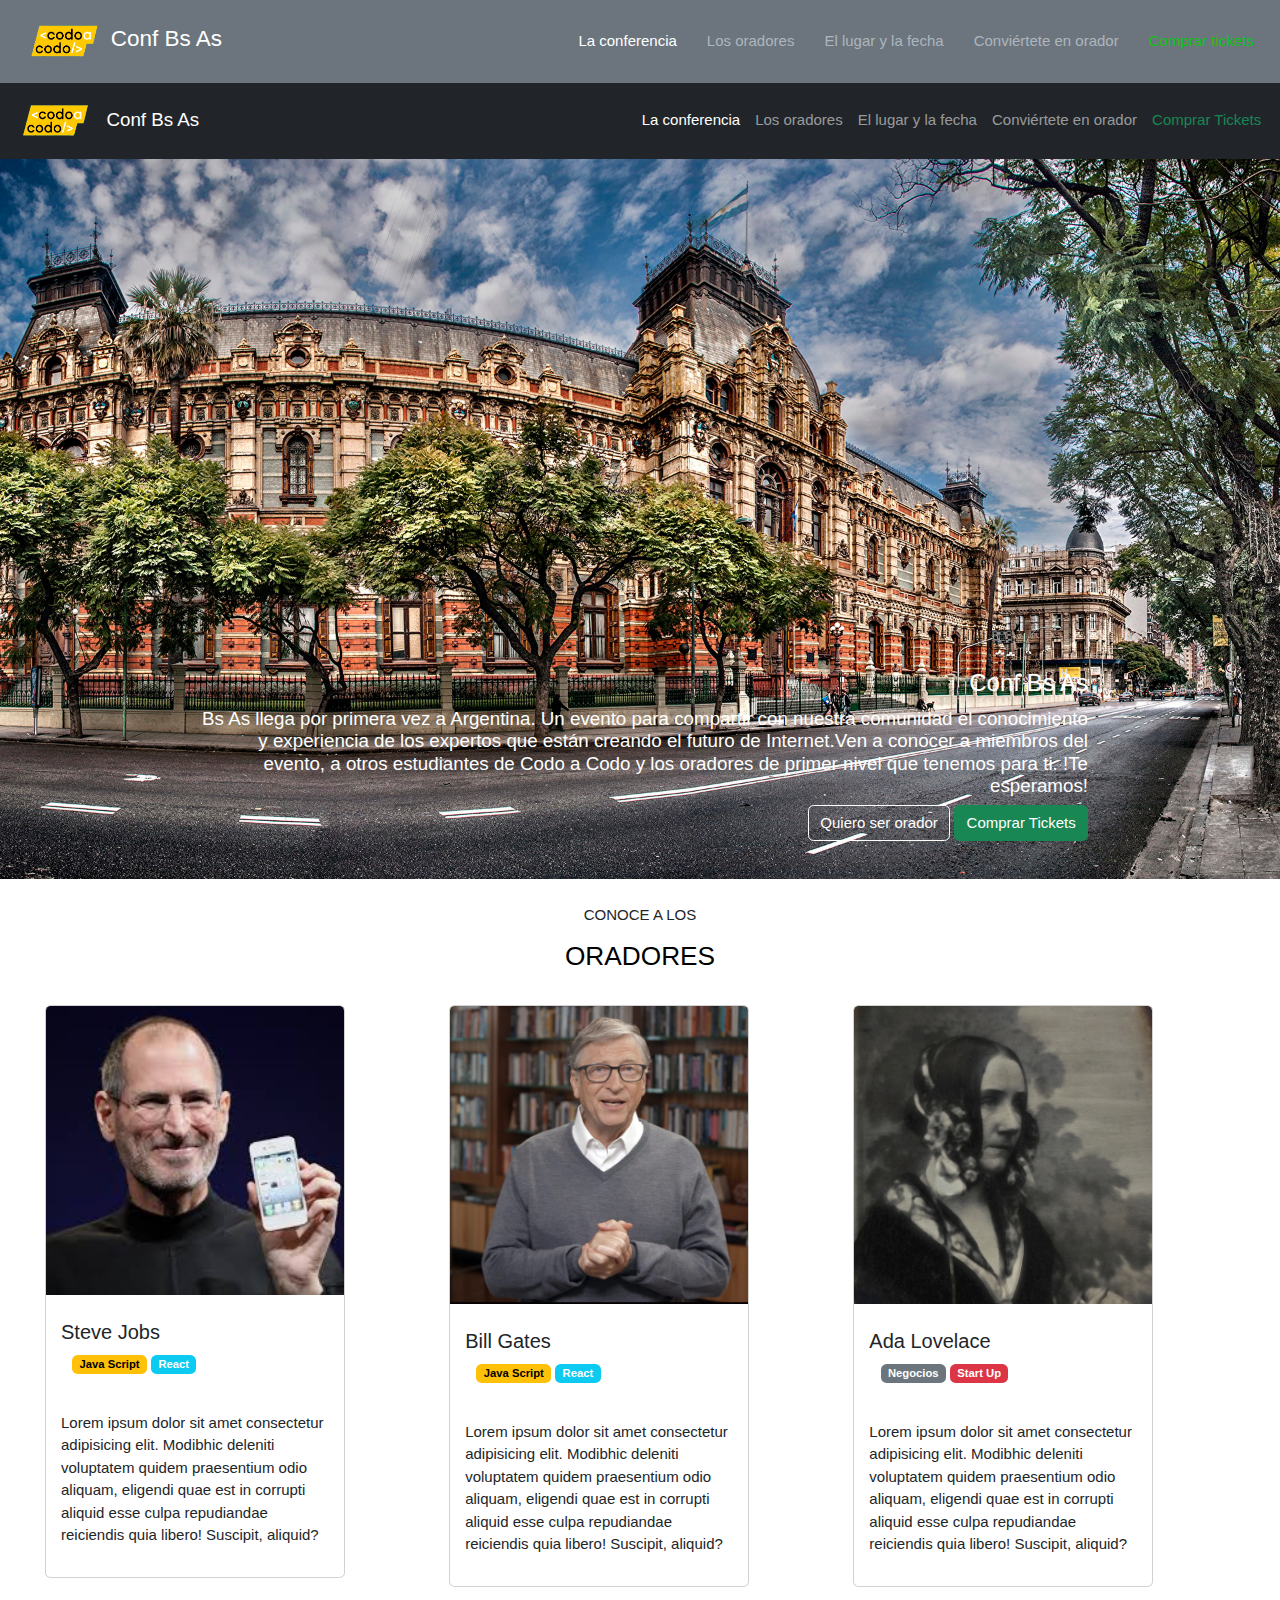
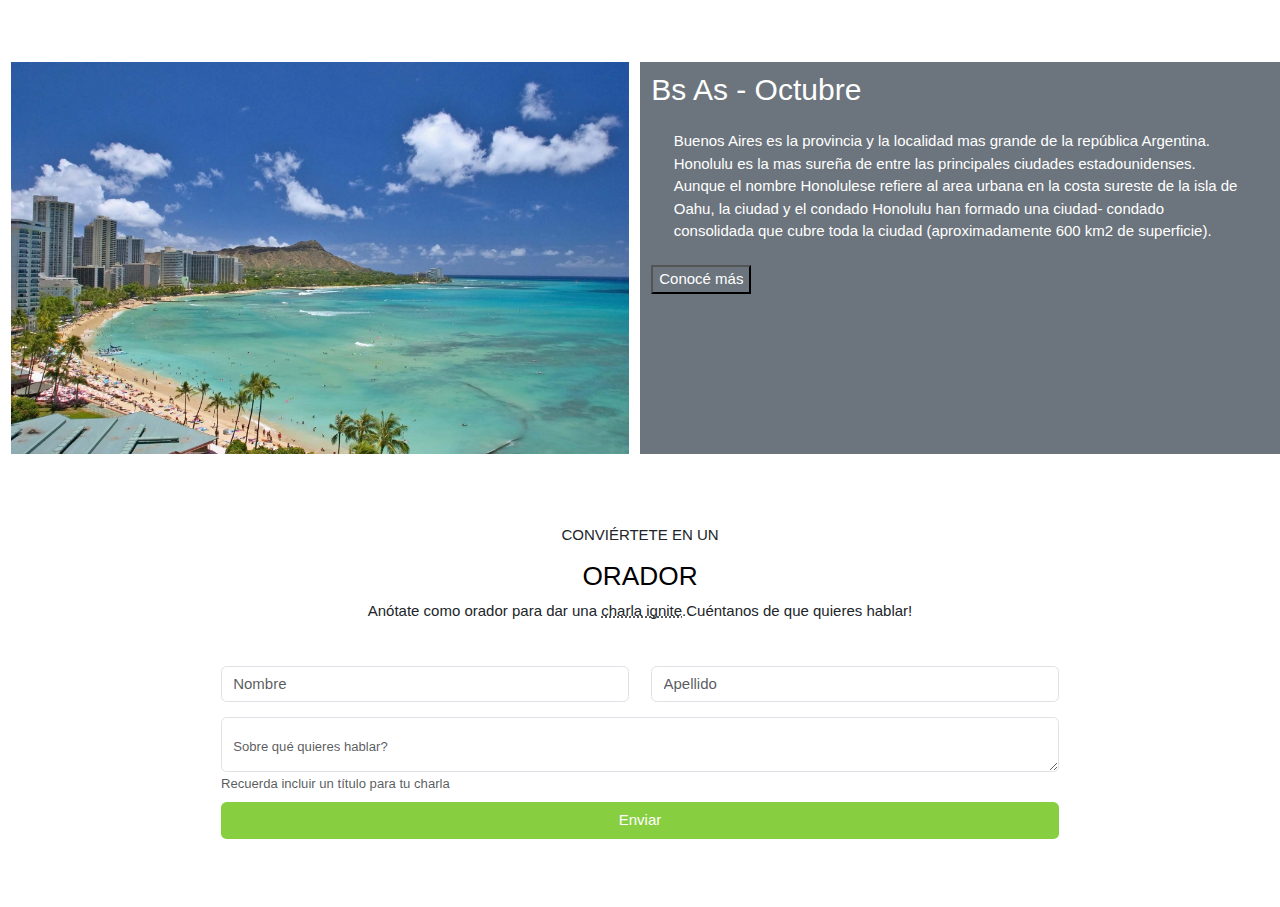
==== commit e87d8a2a: "al final cambio imagen por carrousel, y encontre error responsive horizontal que solucionando..y , r" ====
--- a/index.html
+++ b/index.html
@@ -8,21 +8,19 @@
     <script src="https://cdn.jsdelivr.net/npm/bootstrap@5.1.3/dist/js/bootstrap.bundle.min.js"></script>
     <link rel="stylesheet" href="https://www.w3schools.com/w3css/4/w3.css">
     <link rel="stylesheet" href="https://www.w3schools.com/lib/w3-colors-2018.css">
-    <link href="estilo.css" rel="stylesheet">
+    
     
     <title>TP Integrador</title>
 </head>
 <body>
-  </head>
-                
-                  
-                   <div class=" row">
-                            <nav class="navbar navbar-expand-sm navbar-dark bg-secondary"> 
-                               <div class="container-fluid ">                                 
-                                           <div class="nav d-inline-flex p-2 text-white" > 
-                                             <img class="img-fluid" src="img/codoacodo.png" width="20%" alt="Responsive image">
-                                             <h6 class=" fs-4 text-white ">Conf Bs As</h6>
-                                        <!--<p class=" fs-4 text-white">Conf Bsllll As</P> -->
+
+                         <!-- <div class=" row"> -->
+                            <nav class="container-fluid navbar navbar-expand-lg navbar-dark bg-secondary"> 
+                               <div class="container-fluid ">  
+                                   <div class="nav d-inline-flex p-2 text-white" > 
+                                    <img class="img-fluid" src="img/codoacodo.png" width="20%" alt="Responsive image">
+                                    <h6 class=" fs-4 text-white ">Conf Bs As</h6>
+                                   <!--<p class=" fs-4 text-white">Conf Bsllll As</P> -->
                                             </div>
                                           <ul class="nav justify-content-end">
                                             <li class="nav-item"><a href="#" class="nav-link active" aria-current="page" style="color:#fff">La conferencia</a></li>
@@ -34,110 +32,109 @@
                                 </div> 
                               </nav>
                     </div>
-                 
-                     <style>
-                          .container {
-                          position: relative;
-                          text-align: center;
-                          }
-                         .text-block {
-                            position: absolute;
-                            bottom: 70px;
-                            right: -200px;
-                            background-color:white black;
-                            color: white;
-                            padding-left: 200px;
-                            padding-right: 50px;
-                          }
-                       </style>
-                 <div class="row">
-                      <div class="container">
-                        <img src="img/ba1.jpg" class="img-fluid"  alt="Responsive image">
-                        <div class=" text-block text-end">
-                          <div class=" col-md-8">
-                          <p  class="fs-3 ">Conf Bs As</p>                         
-                          <!-- vuelvo luego --> 
-                          
-                            <p>Bs As Bs As llega por primera vez a Argentina. Un evento para compartir con<br>
-                              nuestra comunidad el conocimiento y expriencia de los expertos que<br>
-                              estan creando el futuro de Internet.Ven a conocer a miembros del 
-                              evento,a otros estudiantes de Codo a Codo y los oradores de primer<br>
-                              nivel que tenemos para ti.Te esperamos!
-                            </p>
-                            <button type="button" class="btn btn-outline-light">Quiero ser orador</button>
-                            <button type="button" class="btn btn-success">Comprar tickets</button>
-                         <!--  -->
-
-                        </div>
-                      </div>
-                    </div>                    
-                 </div>
-               
-
-                       <div class="container mt-2">
-                          <div class="row text-secondary text-center">
+          <!-- se fue el style que desentonaba me rendí con la imagen y salio carrousel-->    
+            
+             <nav class="container-fluid navbar navbar-expand-lg navbar-dark bg-dark justify-content-between">
+        <div class="container-fluid">
+            <a class="navbar-brand"><img src="./img/codoacodo.png" style="width: 90px;">
+                 Conf Bs As
+            </a>
+            <button type="button" class="navbar-toggler" data-bs-toggle="collapse" data-bs-target="#MenuNav">
+                <span class="navbar-toggler-icon"></span>
+            </button>
+            <div class="collapse navbar-collapse justify-content-end" id="MenuNav">
+                <ul class="navbar-nav ms-3">
+                    <li class="nav-item"><a class="nav-link active" href="#">La conferencia</a></li>
+                     <li class="nav-item"><a class="nav-link" href="#">Los oradores</a></li>
+                    <li class="nav-item"><a class="nav-link" href="#">El lugar y la fecha</a></li>
+                    <li class="nav-item"><a class="nav-link" href="#">Conviértete en orador</a></li>
+                    <li class="nav-item"><a class="nav-link text-success" href="#">Comprar Tickets</a></li>
+                </ul>
+        </div> 
+    </nav>
+    <div class="carousel slide col" data-bs-ride="carousel">
+        <div class="carousel-inner">
+            <div class="carousel-item active">
+                <img src="./img/ba1.jpg" alt="BsAs" class="d-block" style="width: 100%;">
+                <div class="carousel-caption text-end">
+                  <h3>Conf Bs As</h3>
+                  <p class="h5">
+                        Bs As llega por primera vez a Argentina. Un evento para compartir con nuestra comunidad el conocimiento y experiencia de los expertos que están creando el futuro de Internet.Ven a conocer a miembros del evento, a otros estudiantes de Codo a Codo y los oradores de primer nivel que tenemos para ti. !Te esperamos!
+                    </p>
+                    <button class="btn btn-outline-secondary" style="color: white; border-color: white;">Quiero ser orador</button>
+					<button class="btn btn-success">Comprar Tickets</button>
+                </div>
+            </div>
+        </div>  
+    </div>    
+
+
+
+
+
+
+
+
+
+                       <div class="container-fluid  text.secondary text-center" style="padding:25px">
                            <p class="fs-6 ">CONOCE A LOS</p>
                            <p class="h3 text-black">ORADORES</p>
                           </div>
-                       </div>
-             
-        
-     <div class="container fluid">
-           <div class="row">           
-                    <div class="col-sm-4"> 
-                     <div class="card" style="width:300px">
-                        <img class="card-img-top" src="img/steve.jpg" class="img-fluid" alt=" ">
-                        <div class="card-body">
-                          <h4 class="card-title">Steve Jobs</h4>
-                          <div class="container mt-3"> 
-                              <span class="badge bg-warning text-black">Java Script</span>
-                              <span class="badge bg-info">React</span>
-                          </div>
-                          <p class="card-text"><p><br>Lorem ipsum dolor sit amet consectetur adipisicing elit. Modibhic deleniti voluptatem quidem praesentium odio aliquam, eligendi quae est in corrupti aliquid esse culpa repudiandae reiciendis quia libero! Suscipit, aliquid?</p>
-                        </div>
-                      </div>
-                    </div>  
-                         <div class="col-sm-4">
-                            <div class="card" style="width:300px">
-                                <img class="card-img-top" src="img/bill.jpg" class="img-fluid" alt=" ">
+                       </div>       
+     <div class="container-fluid px-sm-5">
+               <div class="row ">           
+                      <div class="col sm-4 justify-content-center"> 
+                         <div class="card " style="width:300px">
+                             <img class="card-img-top" src="img/steve.jpg" alt="Steve's imag" > <!--class="img-fluid" alt="Responsive image"> -->
+                               <div class="card-body">
+                                 <h4 class="card-title">Steve Jobs</h4>
+                                   <div class="container mt-2"> 
+                                     <span class="badge bg-warning text-black">Java Script</span>
+                                     <span class="badge bg-info">React</span>
+                                   </div>
+                                  <p class="card-text"><p><br>Lorem ipsum dolor sit amet consectetur adipisicing elit. Modibhic deleniti voluptatem quidem praesentium odio aliquam, eligendi quae est in corrupti aliquid esse culpa repudiandae reiciendis quia libero! Suscipit, aliquid?</p>
+                               </div>
+                           </div>
+                        </div>  
+                         <div class="col sm-4 justify-content-center">
+                            <div class="card " style="width:300px">
+                                <img class="card-img-top" src="img/bill.jpg"  alt=" Bill´s imag">
                                   <div class="card-body">
                                     <h4 class="card-title">Bill Gates</h4>
                                       <div class="container mt-2"> 
                                         <span class="badge bg-warning text-black">Java Script</span>
                                         <span class="badge bg-info">React</span>
                                       </div>
-                                  <p class="card-text"><p><br>Lorem ipsum dolor sit amet consectetur adipisicing elit. Modibhic deleniti voluptatem quidem praesentium odio aliquam, eligendi quae est in corrupti aliquid esse culpa repudiandae reiciendis quia libero! Suscipit, aliquid?</p>
+                                     <p class="card-text"><p><br>Lorem ipsum dolor sit amet consectetur adipisicing elit. Modibhic deleniti voluptatem quidem praesentium odio aliquam, eligendi quae est in corrupti aliquid esse culpa repudiandae reiciendis quia libero! Suscipit, aliquid?</p>
                                   </div>
                               </div>
                           </div>   
-                               <div class="col-sm-4"> 
-                                     <div class="card" style="width:300px">
-                                       <img class="card-img-top" src="img/ada.jpeg" class="img-fluid" alt=" ">
-                                         <div class="card-body">
-                                           <h4 class="card-title">Ada Lovelace</h4>
-                                             <div class="container mt-2">                          
-                                               <span class="badge bg-secondary">Negocios</span>
-                                               <span class="badge bg-danger">Start Up</span> 
-                                             </div>                         
-                                                <p class="card-text"><p><br>Lorem ipsum dolor sit amet consectetur adipisicing elit. Modibhic deleniti voluptatem quidem praesentium odio aliquam, eligendi quae est in corrupti aliquid esse culpa repudiandae reiciendis quia libero! Suscipit, aliquid?</p>
-                                         </div>
-                                      </div>   
-                              </div>
-           </div>                         
+                          <div class="col sm-4 justify-content-center"> 
+                            <div class="card " style="width:300px"> 
+                                 <img class="card-img-top" src="img/ada.jpeg" alt="Ada´s imag" > <!--class="img-fluid" alt=" Responsive image">-->
+                                   <div class="card-body">
+                                     <h4 class="card-title">Ada Lovelace</h4>
+                                       <div class="container mt-2">                          
+                                         <span class="badge bg-secondary">Negocios</span>
+                                         <span class="badge bg-danger">Start Up</span> 
+                                      </div>                         
+                                     <p class="card-text"><p><br>Lorem ipsum dolor sit amet consectetur adipisicing elit. Modibhic deleniti voluptatem quidem praesentium odio aliquam, eligendi quae est in corrupti aliquid esse culpa repudiandae reiciendis quia libero! Suscipit, aliquid?</p>
+                                  </div>
+                               </div>   
+                           </div>
+                   </div>                       
     </div>    
-         <div class="container-fluid">
+         <div class="container-fluid pt-4">
            <div class="row justify-content-start py-5">
                 <div class="col-6 mt-2">
-                 <img src="img/honolulu.jpg" class="img-fluid" alt="Responsive image">
+                 <img src="img/honolulu.jpg" class="img-fluid" alt="homolulu ">
                 </div>
             <div class="col-6  mt-2 bg-secondary text-white">
              <h2>Bs As - Octubre</h2>
-               <p>Buenos Aires es la provincia y la localidad mas grande de la república Argentina. Honolulu es la mas
+               <p class="m-4">Buenos Aires es la provincia y la localidad mas grande de la república Argentina. Honolulu es la mas
                   sureña de entre las principales ciudades estadounidenses. Aunque el nombre Honolulese refiere al area
                   urbana en la costa sureste de la isla de Oahu, la ciudad y el condado Honolulu han formado una ciudad-
                   condado consolidada que cubre toda la ciudad (aproximadamente 600 km2 de superficie).</p>
-                 
-
                 <div>
                   <div class="col  text-align: center ">
                     <a href="#" class="link-dark">
@@ -148,11 +145,11 @@
             </div>
            </div>
          </div>
-                <div class="container fluid ">
+                <div class="container-fluid  text.secondary text-center" style="padding:25px; ">
                    <div class="row "> 
                       <p class="fs-6">CONVIÉRTETE EN UN</p> 
                       <p class="h3 text-black">ORADOR</p>
-                      <p>Anótate como orador para dar una <span><abbr title="attribute">charla ignite</abbr></span>.Cuéntanos de que quieres hablar!</p>
+                      <p>Anótate como orador para dar una <span><abbr title="">charla ignite</abbr></span>.Cuéntanos de que quieres hablar!</p>
         
                    <!--   <p class="fs-6" id="form ">CONVIÉRTETE EN</p>
                      <p class="h1 text-black">ORADOR</p>
@@ -160,7 +157,7 @@
                     </div>        
                  </div> 
                                    
-             <div class="container bg-danger  ">
+             <div class="container   ">
       
          <div class="w-75 m-auto">
           <form class="mt-1 " action="" method="post">
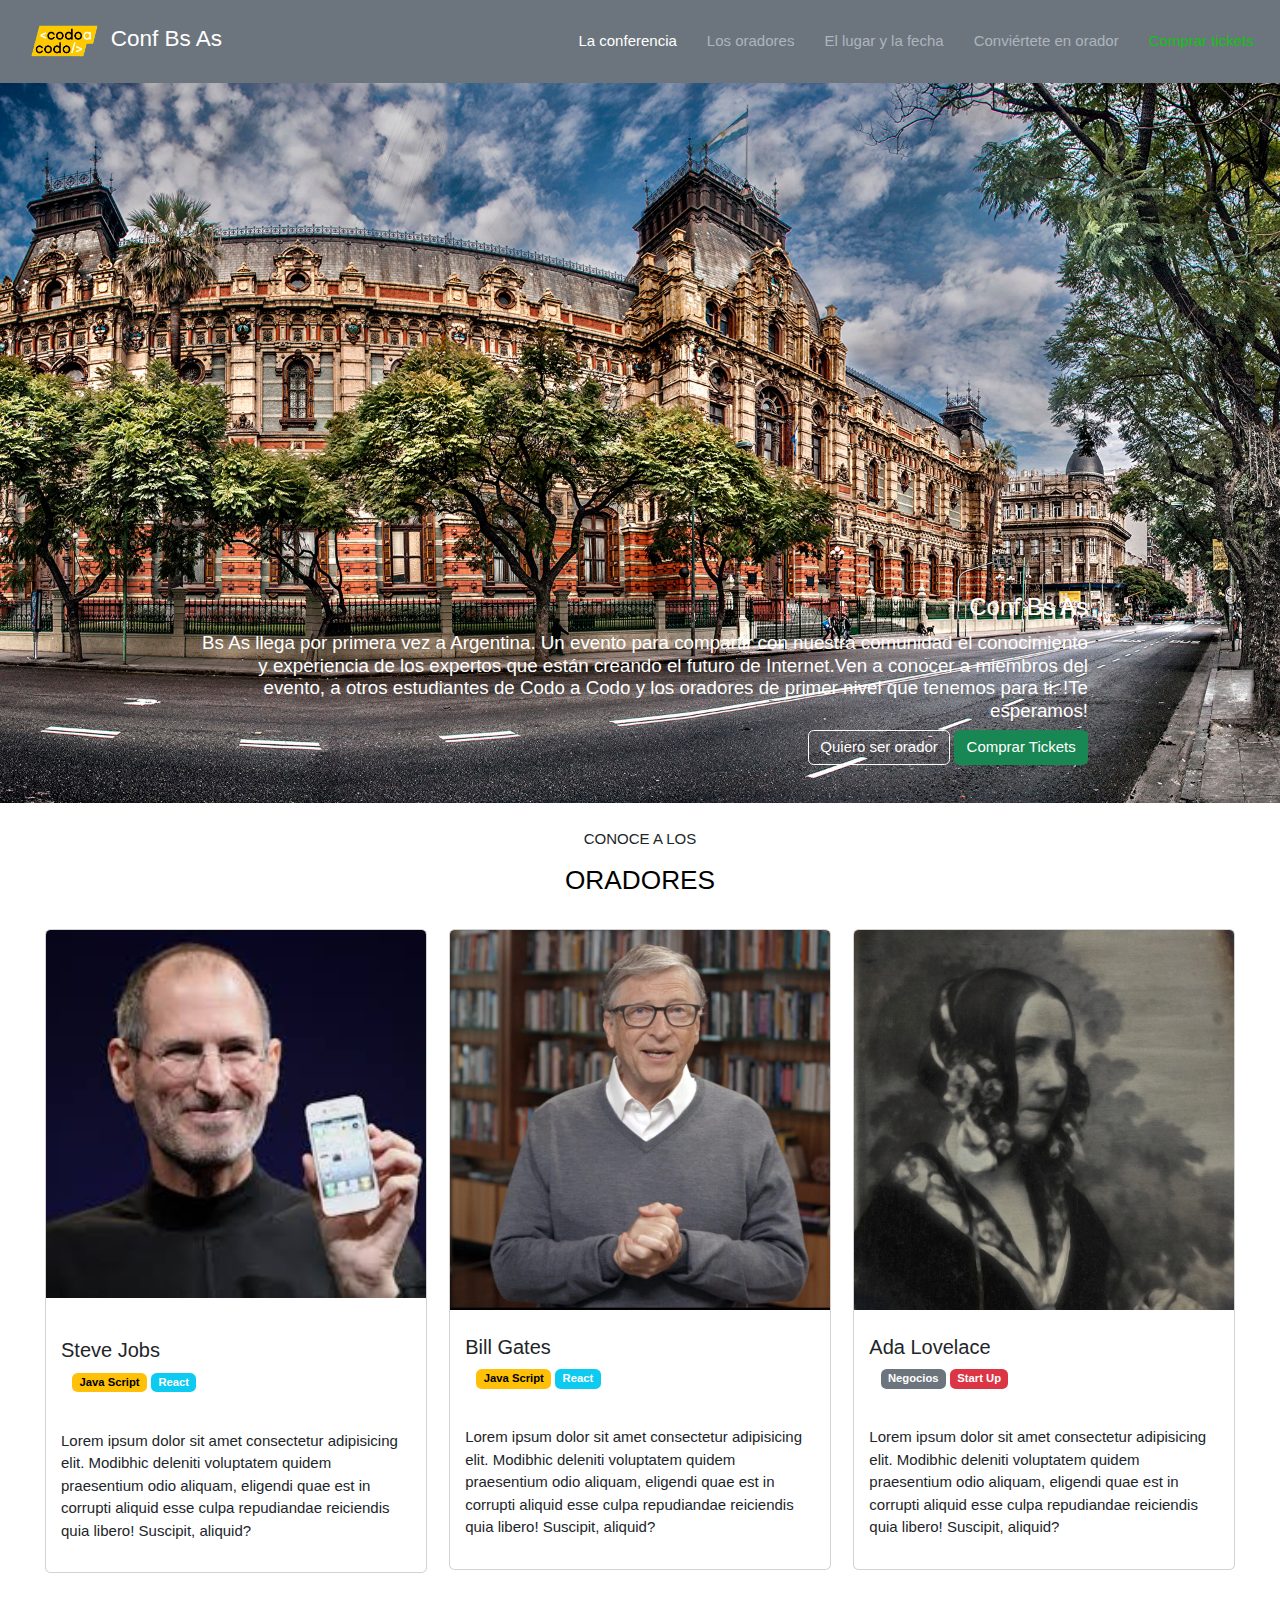
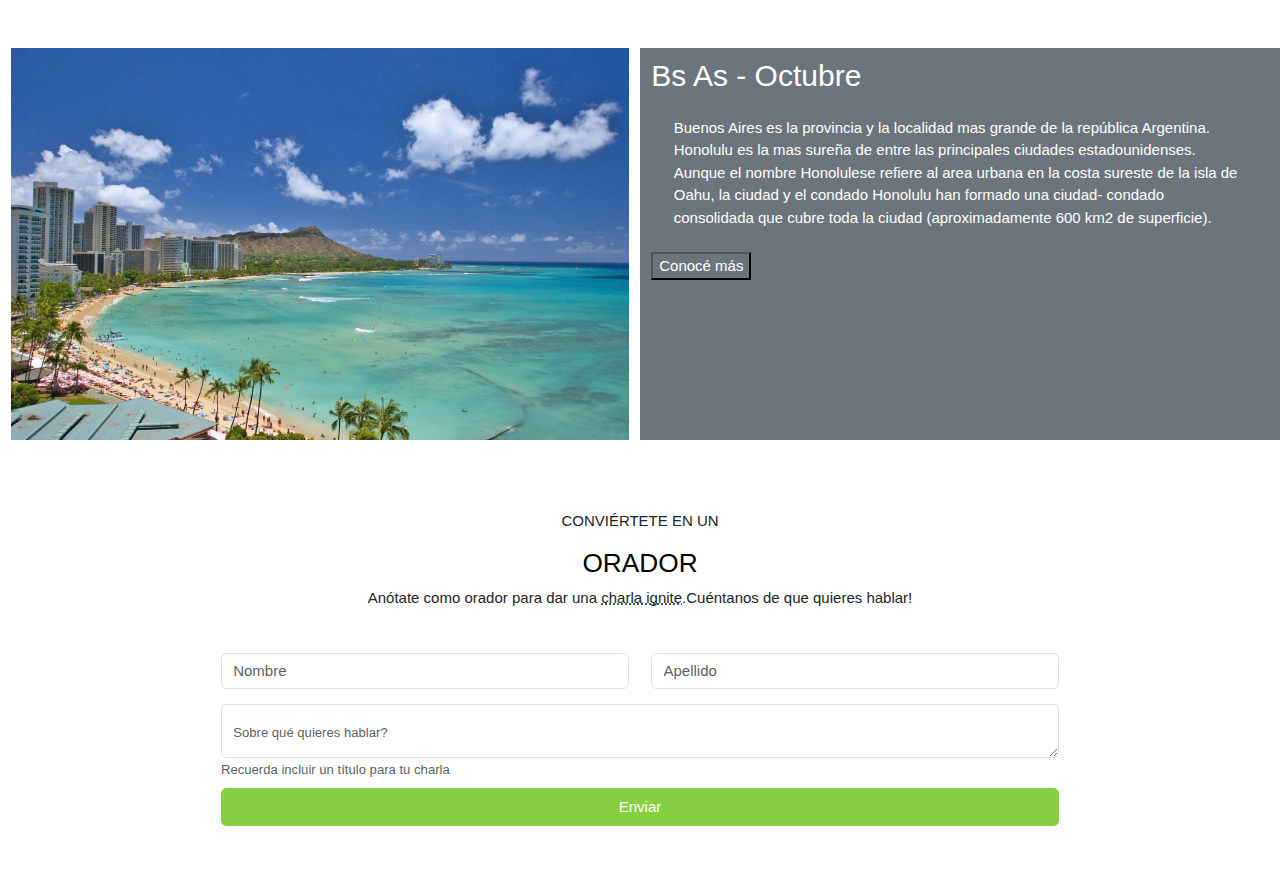
==== commit 5323d36d: "replica2 falta terminar bien cuadro de total a pagar" ====
--- a/index.html
+++ b/index.html
@@ -12,45 +12,25 @@
     
     <title>TP Integrador</title>
 </head>
-<body>
-
-                         <!-- <div class=" row"> -->
+<body>                 
                             <nav class="container-fluid navbar navbar-expand-lg navbar-dark bg-secondary"> 
                                <div class="container-fluid ">  
                                    <div class="nav d-inline-flex p-2 text-white" > 
                                     <img class="img-fluid" src="img/codoacodo.png" width="20%" alt="Responsive image">
                                     <h6 class=" fs-4 text-white ">Conf Bs As</h6>
-                                   <!--<p class=" fs-4 text-white">Conf Bsllll As</P> -->
                                             </div>
                                           <ul class="nav justify-content-end">
                                             <li class="nav-item"><a href="#" class="nav-link active" aria-current="page" style="color:#fff">La conferencia</a></li>
                                             <li class="nav-item"><a href="#" class="nav-link" style="color:  #adb5bd">Los oradores</a></li>
                                             <li class="nav-item"><a href="#" class="nav-link" style="color:  #adb5bd">El lugar y la fecha</a></li>
                                             <li class="nav-item"><a href="#" class="nav-link" style="color:  #adb5bd" >Conviértete en orador</a></li>
-                                            <li class="nav-item"><a href="#" class="nav-link" style="color: rgb(19, 194, 19)">Comprar tickets</a></li> 
+                                            <li class="nav-item"><a href="#" class="nav-link" style="color: rgb(19, 194, 19) ">Comprar tickets</a></li> 
                                           </ul>
                                 </div> 
                               </nav>
                     </div>
           <!-- se fue el style que desentonaba me rendí con la imagen y salio carrousel-->    
             
-             <nav class="container-fluid navbar navbar-expand-lg navbar-dark bg-dark justify-content-between">
-        <div class="container-fluid">
-            <a class="navbar-brand"><img src="./img/codoacodo.png" style="width: 90px;">
-                 Conf Bs As
-            </a>
-            <button type="button" class="navbar-toggler" data-bs-toggle="collapse" data-bs-target="#MenuNav">
-                <span class="navbar-toggler-icon"></span>
-            </button>
-            <div class="collapse navbar-collapse justify-content-end" id="MenuNav">
-                <ul class="navbar-nav ms-3">
-                    <li class="nav-item"><a class="nav-link active" href="#">La conferencia</a></li>
-                     <li class="nav-item"><a class="nav-link" href="#">Los oradores</a></li>
-                    <li class="nav-item"><a class="nav-link" href="#">El lugar y la fecha</a></li>
-                    <li class="nav-item"><a class="nav-link" href="#">Conviértete en orador</a></li>
-                    <li class="nav-item"><a class="nav-link text-success" href="#">Comprar Tickets</a></li>
-                </ul>
-        </div> 
     </nav>
     <div class="carousel slide col" data-bs-ride="carousel">
         <div class="carousel-inner">
@@ -68,14 +48,6 @@
         </div>  
     </div>    
 
-
-
-
-
-
-
-
-
                        <div class="container-fluid  text.secondary text-center" style="padding:25px">
                            <p class="fs-6 ">CONOCE A LOS</p>
                            <p class="h3 text-black">ORADORES</p>
@@ -84,10 +56,10 @@
      <div class="container-fluid px-sm-5">
                <div class="row ">           
                       <div class="col sm-4 justify-content-center"> 
-                         <div class="card " style="width:300px">
-                             <img class="card-img-top" src="img/steve.jpg" alt="Steve's imag" > <!--class="img-fluid" alt="Responsive image"> -->
+                         <div class="card g-0" >
+                             <img class="card-img-top mb-3" src="img/steve.jpg" alt="Responsive image" class="img-fluid" > 
                                <div class="card-body">
-                                 <h4 class="card-title">Steve Jobs</h4>
+                                 <h4 class="card-title ">Steve Jobs</h4>
                                    <div class="container mt-2"> 
                                      <span class="badge bg-warning text-black">Java Script</span>
                                      <span class="badge bg-info">React</span>
@@ -97,8 +69,8 @@
                            </div>
                         </div>  
                          <div class="col sm-4 justify-content-center">
-                            <div class="card " style="width:300px">
-                                <img class="card-img-top" src="img/bill.jpg"  alt=" Bill´s imag">
+                            <div class="card g-0" >
+                                <img class="card-img-top" src="img/bill.jpg" alt=" Responsive image">
                                   <div class="card-body">
                                     <h4 class="card-title">Bill Gates</h4>
                                       <div class="container mt-2"> 
@@ -110,9 +82,9 @@
                               </div>
                           </div>   
                           <div class="col sm-4 justify-content-center"> 
-                            <div class="card " style="width:300px"> 
-                                 <img class="card-img-top" src="img/ada.jpeg" alt="Ada´s imag" > <!--class="img-fluid" alt=" Responsive image">-->
-                                   <div class="card-body">
+                            <div class="card g-0 " > 
+                                 <img class="card-img-top" src="img/ada.jpeg" class="img-fluid" alt=" Responsive image">
+                                   <div class="card-body ">
                                      <h4 class="card-title">Ada Lovelace</h4>
                                        <div class="container mt-2">                          
                                          <span class="badge bg-secondary">Negocios</span>
@@ -183,6 +155,10 @@
                                     <!--  <div class=" row"> -->
                     <button type="button"  class="btn border-0 rounded  text-white p-2"style="background-color: rgb(135, 207, 64)"  >Enviar</button>
                      </div>
+
+
+
+                     
            </form>
                   </div>  
   </div>                
